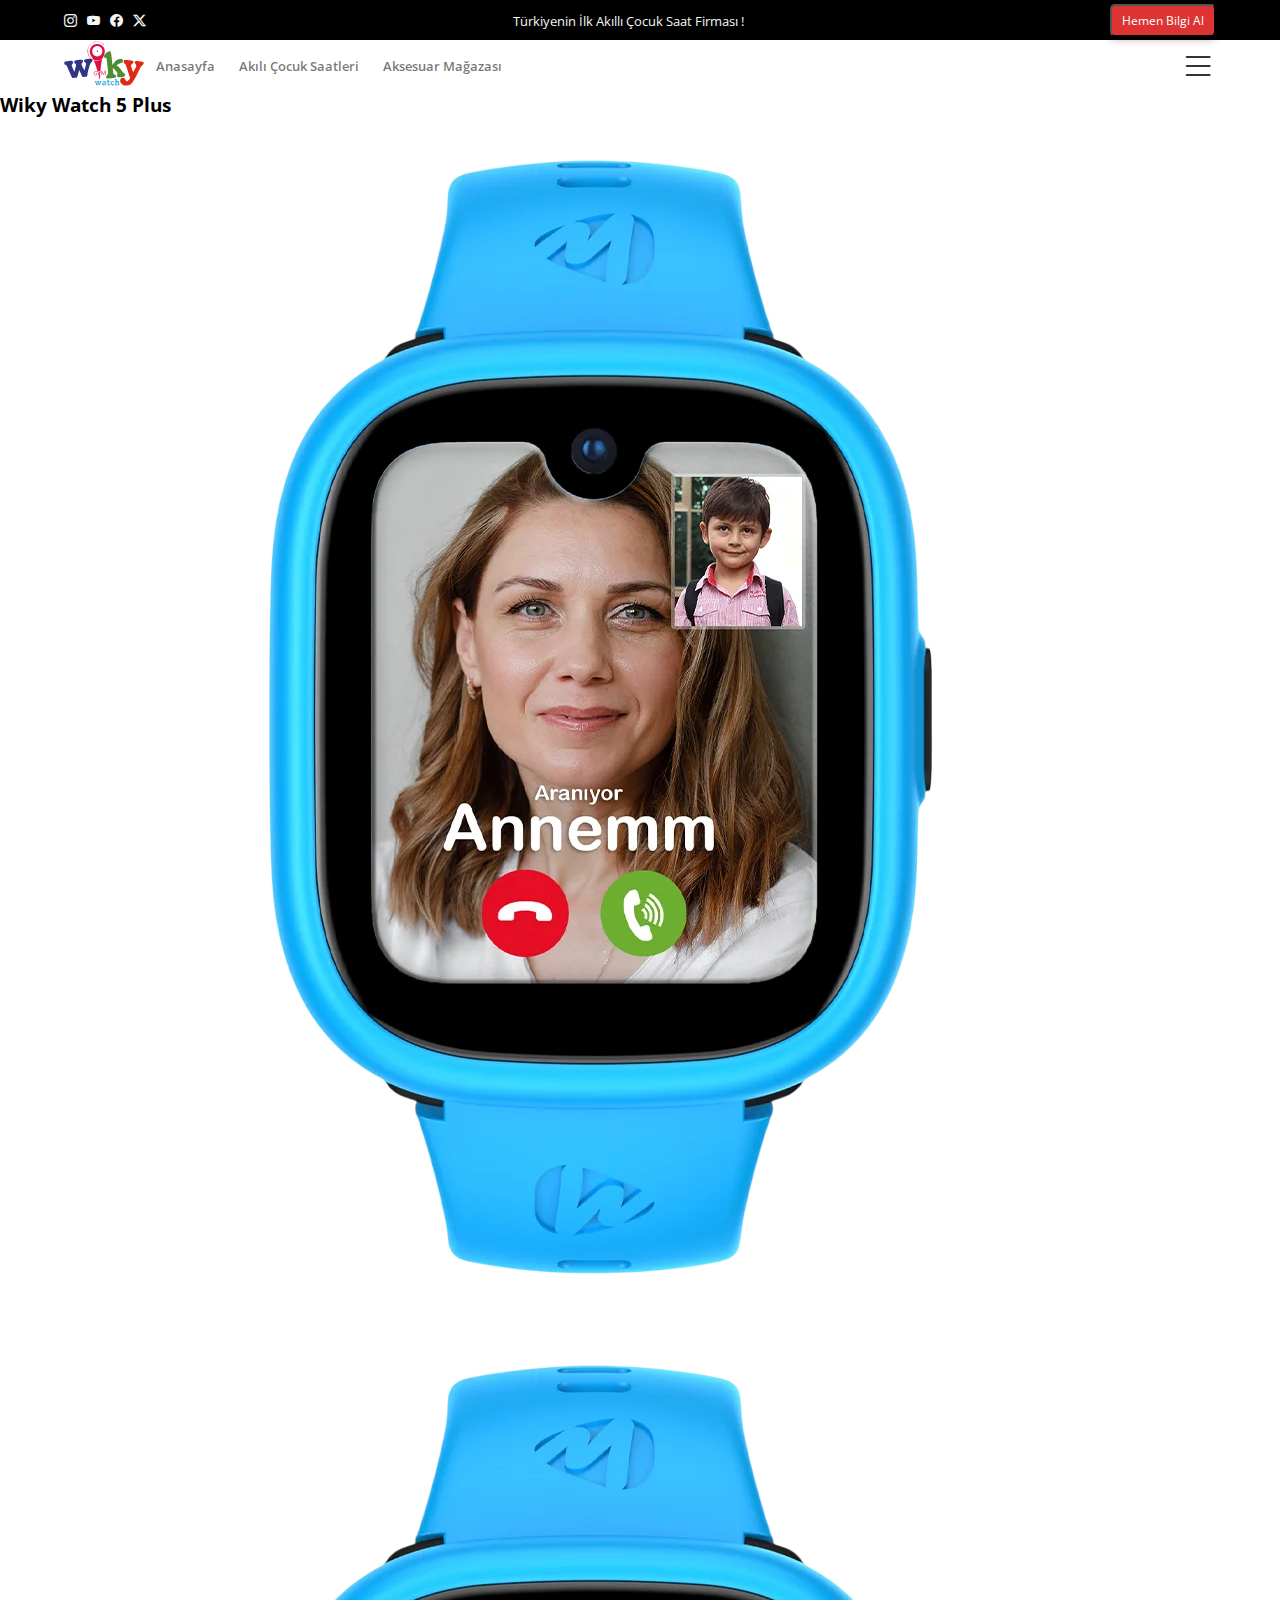
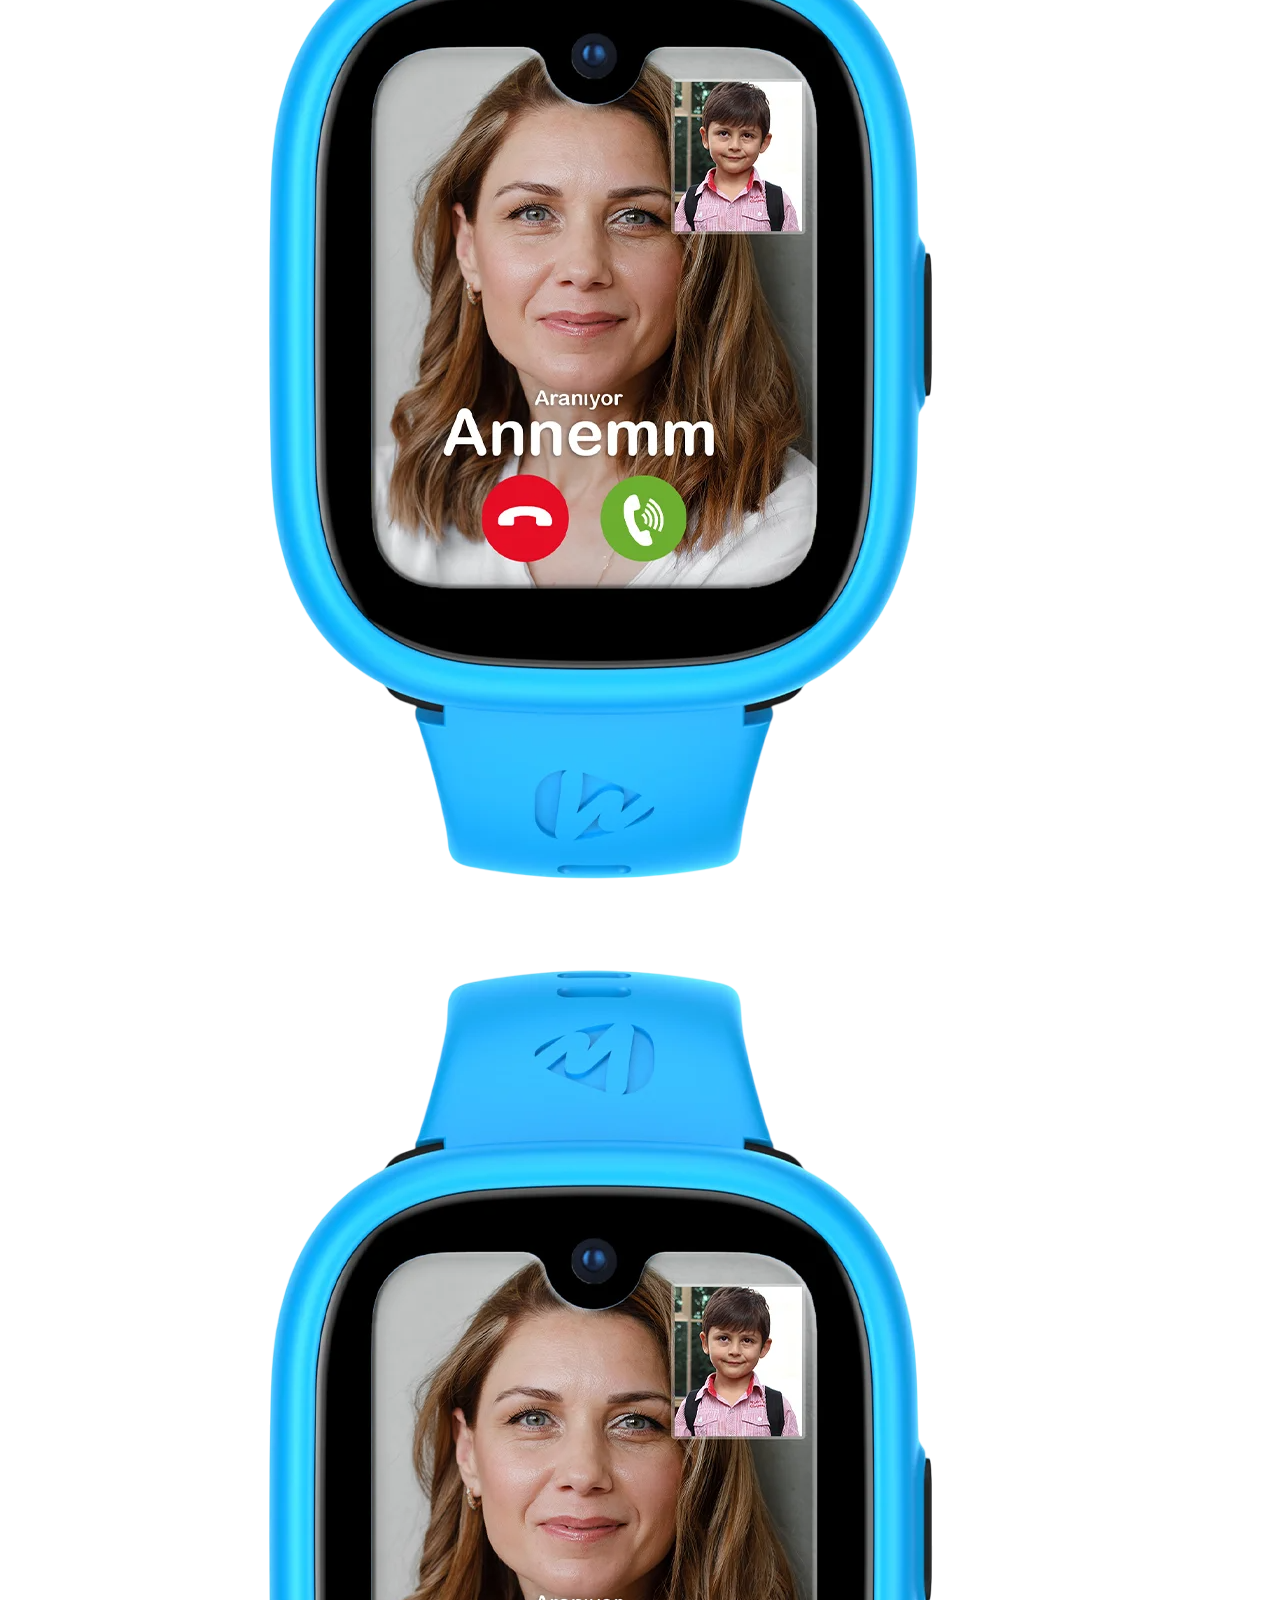
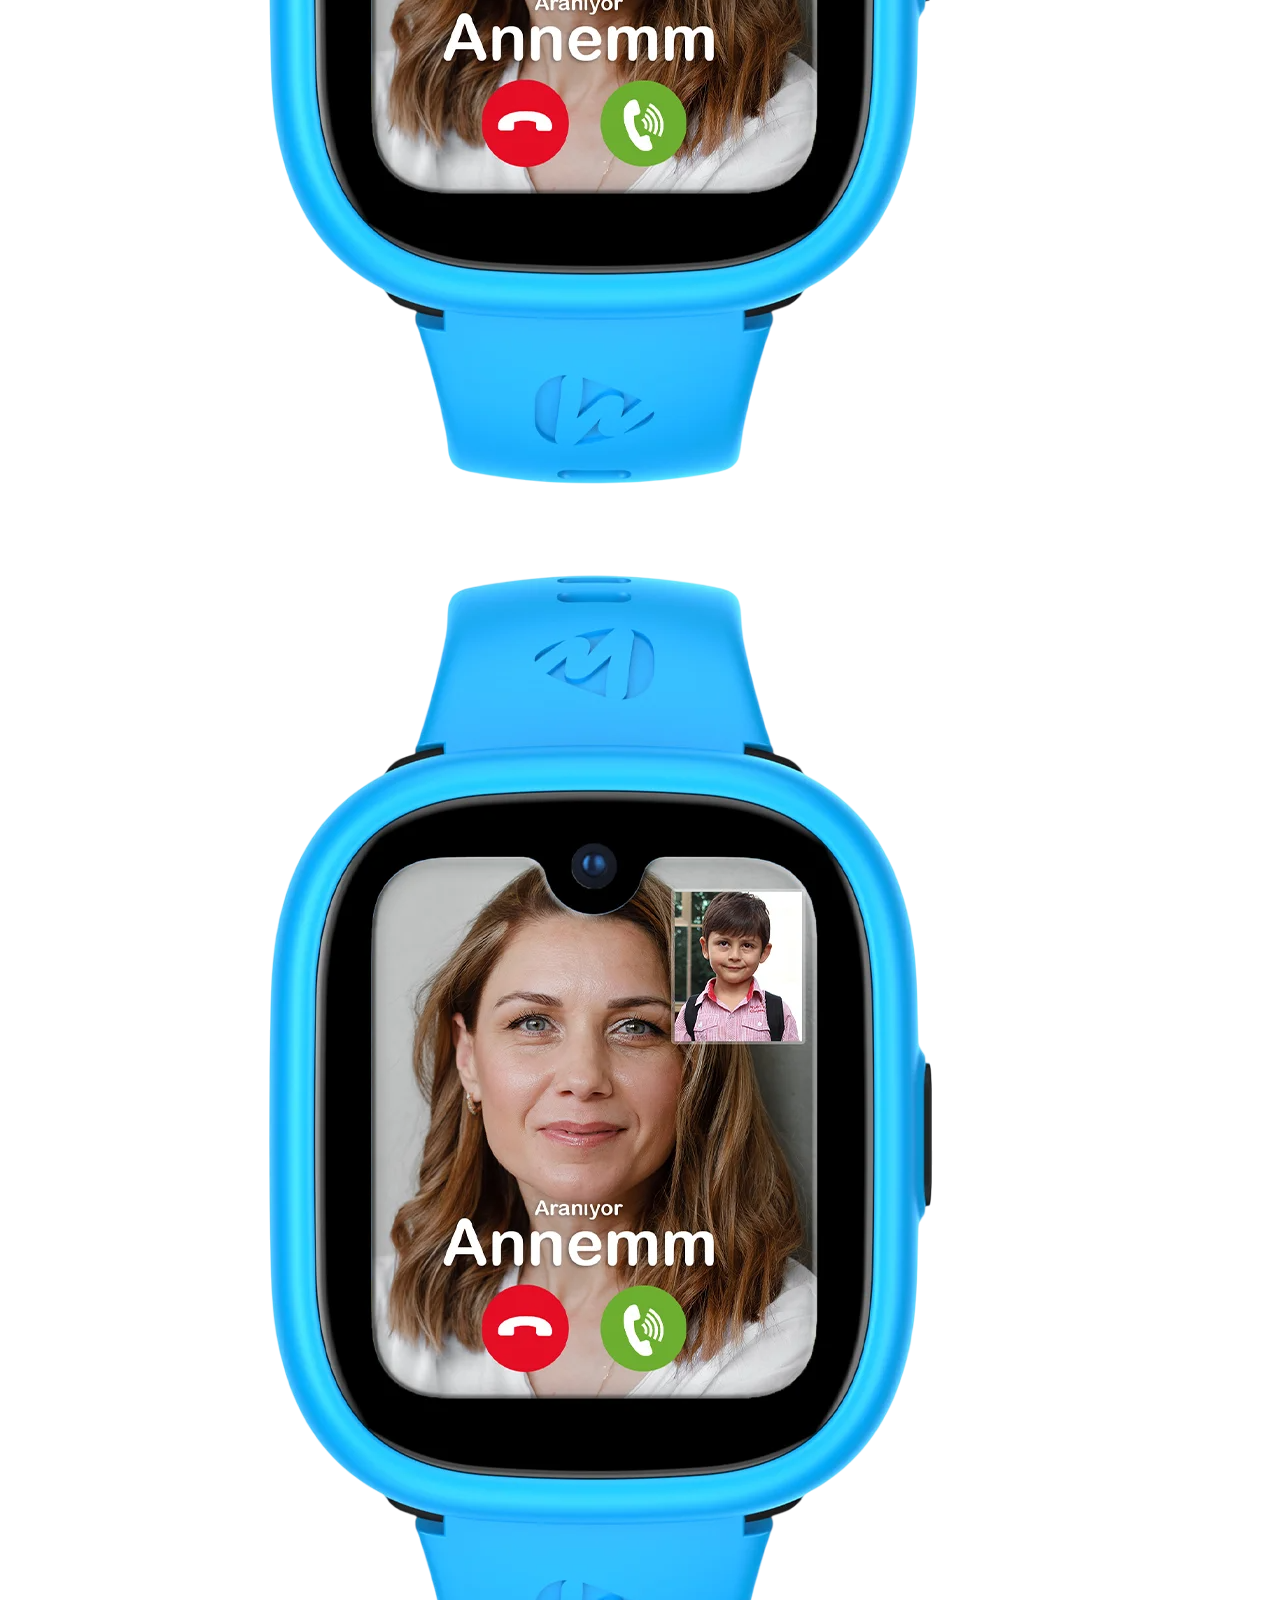
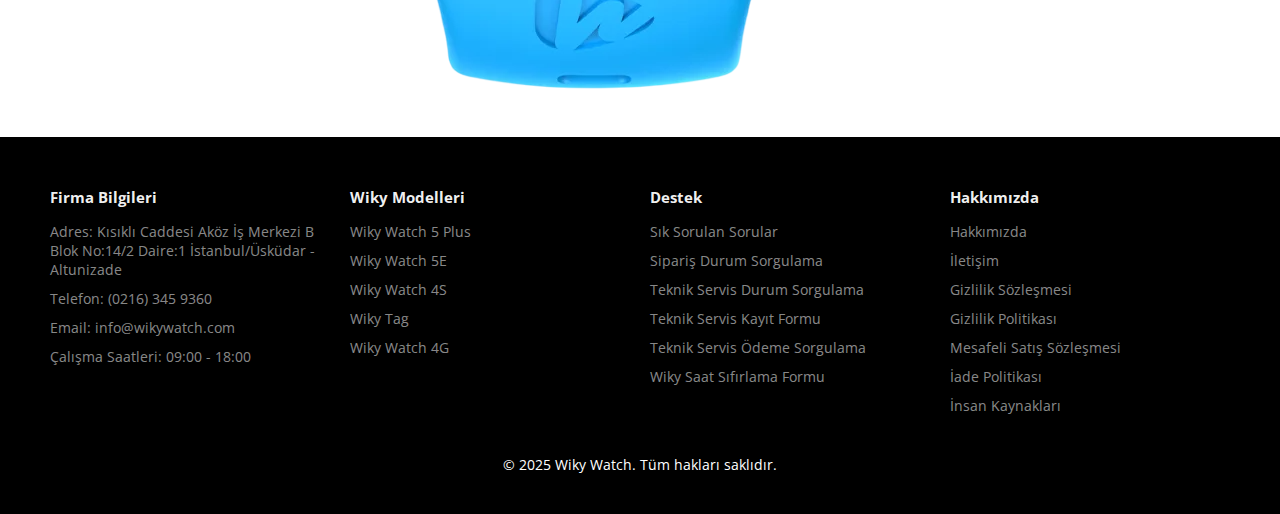
==== products.html @ 2e5c61a7 "products sayfası oluşturuldu." ====
<!DOCTYPE html>
<html lang="tr">
  <head>
    <meta charset="UTF-8" />
    <meta name="viewport" content="width=device-width, initial-scale=1.0" />
    <meta name="author" content="Selimcan Gürsu | Full Stack Web Developer" />
    <link
      rel="stylesheet"
      href="https://cdn.jsdelivr.net/npm/bootstrap-icons@1.11.3/font/bootstrap-icons.min.css"
    />
    <link rel="stylesheet" href="./assets/style.css" />
    <link rel="preconnect" href="https://fonts.googleapis.com" />
    <link rel="preconnect" href="https://fonts.gstatic.com" crossorigin />
    <link
      href="https://fonts.googleapis.com/css2?family=Open+Sans:ital,wght@0,300..800;1,300..800&display=swap"
      rel="stylesheet"
    />
    <script
      src="https://code.jquery.com/jquery-3.7.1.js"
      integrity="sha256-eKhayi8LEQwp4NKxN+CfCh+3qOVUtJn3QNZ0TciWLP4="
      crossorigin="anonymous"
    ></script>
    <script src="https://cdn.jsdelivr.net/npm/@splidejs/splide@4.1.4/dist/js/splide.min.js"></script>
    <link
      href="https://cdn.jsdelivr.net/npm/@splidejs/splide@4.1.4/dist/css/splide.min.css"
      rel="stylesheet"
    />
    <title>Wiky Watch | Türkiyenin İlk Akıllı Çocuk Telefonu</title>
  </head>
  <body>
    <div class="mobile__sidebar">
      <div class="mobile__sidebar__top">
        <img src="./assets/images/wiky-logo3.svg" alt="" />
        <a class="closeMobileSidebar"><i class="bi bi-x-circle"></i></a>
      </div>
      <div class="mobile__sidebar__center">
        <ul>
          <li><a href="">Anasayfa</a></li>
          <li><a href="">Akıllı Çocuk Saatleri</a></li>
          <li><a href="">Aksesuar Mağazası</a></li>
        </ul>
      </div>
      <div class="mobile__sidebar__bottom">
        <ul>
          <li>
            <div class="mobile__sidebar__dropdown">
              <a href="#">Teknik Servis</a>
              <div class="mobile__sidebar__dropdown__menu">
                <ul>
                  <li><a href="#">Teknik Servis Kayıt Formu</a></li>
                  <li><a href="#">Teknik Servis Durum Sorgulama</a></li>
                  <li><a href="#">Wiky Watch Sıfırlama Formu</a></li>
                  <li><a href="#">Servis Ödeme Sorgula</a></li>
                </ul>
              </div>
            </div>
            <a href="#" class="technicalDropdownOpen"
              ><i class="bi bi-plus-lg"></i
            ></a>
          </li>
          <li><a href="">Bilgi Bankası</a></li>
          <li><a href="">Hakkımızda</a></li>
        </ul>
      </div>
    </div>
    <header id="header" class="header">
      <div class="header__top">
        <div class="header__top__left">
          <a href=""><i class="bi bi-instagram"></i></a>
          <a href=""><i class="bi bi-youtube"></i></a>
          <a href=""><i class="bi bi-facebook"></i></a>
          <a href=""><i class="bi bi-twitter-x"></i></a>
        </div>
        <div class="header__top__center">
          <span>Türkiyenin İlk Akıllı Çocuk Saat Firması !</span>
        </div>
        <div class="header__top__right">
          <button>Hemen Bilgi Al</button>
        </div>
      </div>
      <div class="header__menu">
        <div class="header__menu__left">
          <div class="header__menu__left__logo">
            <img src="./assets/images/wiky-logo3.svg" alt="logo" />
          </div>
          <div class="header__menu__left__menu">
            <ul>
              <li><a href="">Anasayfa</a></li>
              <li><a href="">Akılı Çocuk Saatleri</a></li>
              <li><a href="">Aksesuar Mağazası</a></li>
            </ul>
          </div>
        </div>
        <div class="header__menu__right">
          <ul>
            <li>
              <a href="">Teknik Destek</a>
              <div class="header__menu__dropdown">
                <ul>
                  <li>
                    <a href="">Teknik Servis Kayıt Formu</a>
                  </li>
                  <li>
                    <a href="">Teknik Servis Durum Sorgulama</a>
                  </li>
                  <li>
                    <a href="">Wiky Watch Sıfırlama Formu </a>
                  </li>
                  <li>
                    <a href="">Servis Ödeme Sorgula</a>
                  </li>
                </ul>
              </div>
            </li>
            <li><a href="">Bilgi Bankası</a></li>
            <li><a href="">Hakkımızda</a></li>
          </ul>
        </div>
        <a
          class="openMobileSidebar"
          style="font-size: 36px !important; color: #333"
          href=""
          ><i class="bi bi-list"></i
        ></a>
      </div>
    </header>
  
 <section id="product__list">
    <div class="product__list__area">
        <div class="product__list__title">
            <h3>Wiky Watch 5 Plus</h3>
        </div>
        <div class="product__list__main">
            <div class="product__card">
                <img src="./assets/images/wiky-watch-5plus-mavi.png" alt="Wiky Watch 5 Plus" class="product__image">
            </div>
            <div class="product__card">
                <img src="./assets/images/wiky-watch-5plus-mavi.png" alt="Wiky Watch 5 Plus" class="product__image">
     
            </div>
            <div class="product__card">
                <img src="./assets/images/wiky-watch-5plus-mavi.png" alt="Wiky Watch 5 Plus" class="product__image">
         
            </div>
            <div class="product__card">
                <img src="./assets/images/wiky-watch-5plus-mavi.png" alt="Wiky Watch 5 Plus" class="product__image">
             
            </div>
        </div>
    </div>
    

</section>

    <footer>
      <div class="footer-container">
        <div class="footer-section">
          <h4>Firma Bilgileri</h4>
          <ul>
            <li>
              Adres: Kısıklı Caddesi Aköz İş Merkezi B Blok No:14/2 Daire:1
              İstanbul/Üsküdar - Altunizade
            </li>
            <li>Telefon: (0216) 345 9360</li>
            <li>Email: info@wikywatch.com</li>
            <li>Çalışma Saatleri: 09:00 - 18:00</li>
          </ul>
        </div>
        <div class="footer-section">
          <h4>Wiky Modelleri</h4>
          <ul>
            <li><a href="#">Wiky Watch 5 Plus</a></li>
            <li><a href="#">Wiky Watch 5E</a></li>
            <li><a href="#">Wiky Watch 4S</a></li>
            <li><a href="#">Wiky Tag</a></li>
            <li><a href="#">Wiky Watch 4G</a></li>
          </ul>
        </div>

        <div class="footer-section">
          <h4>Destek</h4>
          <ul>
            <li><a href="#">Sık Sorulan Sorular</a></li>
            <li><a href="#">Sipariş Durum Sorgulama</a></li>
            <li><a href="#">Teknik Servis Durum Sorgulama</a></li>
            <li><a href="#">Teknik Servis Kayıt Formu</a></li>
            <li><a href="#">Teknik Servis Ödeme Sorgulama</a></li>
            <li><a href="#">Wiky Saat Sıfırlama Formu</a></li>
          </ul>
        </div>

        <div class="footer-section">
          <h4>Hakkımızda</h4>
          <ul>
            <li><a href="#">Hakkımızda </a></li>
            <li><a href="">İletişim</a></li>
            <li><a href="#">Gizlilik Sözleşmesi</a></li>
            <li><a href="#">Gizlilik Politikası</a></li>
            <li><a href="#">Mesafeli Satış Sözleşmesi</a></li>
            <li><a href="#">İade Politikası</a></li>
            <li><a href="#">İnsan Kaynakları</a></li>
          </ul>
        </div>
      </div>
      <div class="footer-bottom">
        <p>&copy; 2025 Wiky Watch. Tüm hakları saklıdır.</p>
      </div>
    </footer>
  </body>
  <script>
    $(document).ready(function () {
      // Sidebar'ı açma
      $(".openMobileSidebar").on("click", function (e) {
        e.preventDefault();
        $(".mobile__sidebar").css("left", "0");
      });
      // Sidebar'ı kapama
      $(".closeMobileSidebar").on("click", function () {
        $(".mobile__sidebar").css("left", "-100%");
      });
      // Teknik dropdown menüsünü açma ve kapama işlevi
      $(".technicalDropdownOpen").on("click", function (e) {
        e.preventDefault();
        var $dropdownMenu = $(this)
          .prev(".mobile__sidebar__dropdown")
          .find(".mobile__sidebar__dropdown__menu");
        if ($dropdownMenu.hasClass("open")) {
          $dropdownMenu.removeClass("open");
        } else {
          $dropdownMenu.addClass("open");
        }
      });
    });
  </script>
</html>
---- assets/style.css ----
/** Header Top CSS:: Başlangıç **/
* {
  padding: 0;
  margin: 0;
  font-family: "Open Sans", sans-serif;
  font-optical-sizing: auto;
  font-weight: <weight>;
  font-style: normal;
  font-variation-settings: "wdth" 100;
  box-sizing: border-box;
}

#header {
  width: 100%;
  display: flex;
  flex-direction: column;
  box-sizing: border-box;
  position: relative;
}

#header .header__top {
  width: 100%;
  display: flex;
  flex-direction: row;
  justify-content: space-between;
  align-items: center;
  background: #000;
  height: 40px;
  color: whitesmoke;
  padding: 0 64px;
  box-sizing: border-box;
}

#header .header__top .header__top__left {
  display: flex;
  flex-direction: row;
  align-items: center;
  gap: 10px;
}

#header .header__top .header__top__left a {
  color: whitesmoke;
  text-decoration: none;
  font-size: 13px;
}

#header .header__top .header__top__center span {
  font-size: 13px;
}

#header .header__top .header__top__right button {
  background-color: #dd3333;
  color: #ffffff;
  padding: 6px 10px;
  font-size: 12px;
  cursor: pointer;
  border-radius: 5px;
  box-shadow: rgba(0, 0, 0, 0.24) 0px 3px 8px;
}

#header .header__menu {
  width: 100%;
  display: flex;
  flex-direction: row;
  justify-content: space-between;
  align-items: center;
  padding: 0 64px;
  box-sizing: border-box;
}

#header .header__menu .header__menu__left {
  width: 100%;
  display: flex;
  flex-direction: row;
  align-items: center;
}

#header .header__menu .header__menu__left .header__menu__left__logo img {
  width: 80px;
}

#header .header__menu .header__menu__left__menu ul {
  display: flex;
  flex-direction: row;
  list-style: none;
}

#header .header__menu .header__menu__left__menu ul li a {
  color: #0000008c;
  font-size: 13px;
  text-decoration: none;
  padding: 0px 12px;
  line-height: 52px;
  font-weight: 600;
}

#header .header__menu .header__menu__left__menu ul li a:hover {
  color: #000000c5;
}

#header .header__menu .header__menu__right {
  width: 100%;
  display: flex;
  flex-direction: row;
  justify-content: end;
}

#header .header__menu .header__menu__right ul {
  text-decoration: none;
  list-style: none;
  display: flex;
  flex-direction: row;
}

#header .header__menu .header__menu__right ul li {
  position: relative;
}

#header .header__menu .header__menu__right ul li .header__menu__dropdown {
  position: absolute;
  left: 0px;
  top: 40px;
  max-height: 0;
  opacity: 0;
  overflow: hidden;
  display: block;
  transition: max-height 1s ease, opacity 1s ease;
}

#header .header__menu .header__menu__right ul li:hover .header__menu__dropdown {
  max-height: 500px;
  opacity: 1;
}

#header .header__menu .header__menu__right ul li .header__menu__dropdown ul {
  display: flex;
  flex-direction: column;
  width: 250px;
  background-color: whitesmoke;
  padding: 10px;
  box-shadow: rgba(0, 0, 0, 0.24) 0px 3px 8px;
}

#header .header__menu .header__menu__right ul li .header__menu__dropdown ul li a {
  color: #0000008c;
  font-size: 13px;
  text-decoration: none;
  padding: 0px 12px !important;
  line-height: 40px !important;
  font-weight: 600;
}

#header .header__menu .header__menu__right ul li .header__menu__dropdown ul li a:hover {
  color: #000000c5;
}

#header .header__menu .header__menu__right ul li a {
  color: #0000008c;
  font-size: 13px;
  text-decoration: none;
  padding: 0px 12px;
  line-height: 52px;
  font-weight: 600;
}

#header .header__menu .header__menu__right ul li a:hover {
  color: #000000c5;
}

.openMobileSidebar {
  display: none;
}

/** Header Top CSS:: Son **/
/** Mobil Sidebar CSS :: Başlangıç **/
.mobile__sidebar {
  width: 100%;
  position: absolute;
  top: 0;
  left: -100%;
  background-color: whitesmoke;
  display: flex;
  flex-direction: column;
  padding: 20px;
  z-index: 1000;
  height: 100vh;
  box-sizing: border-box;
  transition: left 0.3s ease;
}

.mobile__sidebar .mobile__sidebar__top {
  width: 100%;
  display: flex;
  flex-direction: row;
  justify-content: space-between;
  align-items: center;
}

.mobile__sidebar .mobile__sidebar__top img {
  width: 80px;
}

.mobile__sidebar .mobile__sidebar__top .closeMobileSidebar {
  font-size: 22px;
  cursor: pointer;
}

.mobile__sidebar .mobile__sidebar__center {
  width: 100%;
  margin-top: 20px;
}

.mobile__sidebar .mobile__sidebar__center ul {
  display: flex;
  flex-direction: column;
  justify-content: space-between;
  align-items: start;
  list-style: none;
  gap: 20px;
}

.mobile__sidebar .mobile__sidebar__center ul li a {
  color: #000000f2;
  text-decoration: none;
  line-height: 24px;
  font-size: 14px;
  font-weight: 600;
}

.mobile__sidebar__bottom {
  margin-top: 20px;
}

.mobile__sidebar__bottom ul {
  display: flex;
  flex-direction: column;
  justify-content: space-between;
  align-items: safe;
  list-style: none;
  gap: 20px;
}

.mobile__sidebar__bottom ul li {
  display: flex;
  flex-direction: row;
  justify-content: space-between;
  position: relative;
}

.mobile__sidebar__dropdown__menu {
  opacity: 0;
  height: 0;
  overflow: hidden;
  transition: opacity 0.3s ease, height 0.3s ease;
}

.mobile__sidebar__dropdown__menu.open {
  opacity: 1;
  height: auto;
}

.technicalDropdownOpen {
  font-size: 18px !important;
}

.mobile__sidebar__dropdown__menu ul {
  display: flex;
  flex-direction: column;
  gap: 10px;
  margin-top: 12px;
}

.mobile__sidebar__dropdown__menu ul li a {
  font-weight: 100 !important;
}

.mobile__sidebar__bottom ul li a {
  color: #000000f2;
  text-decoration: none;
  line-height: 24px;
  font-size: 14px;
  font-weight: 600;
}

/** Mobil Sidebar CSS :: Son **/
/** Product Banner CSS :: Başlangıç **/
#product__banner {
  width: 100%;
  background-color: #f5f5f5;
  min-height: 500px;
  height: 100%;
  margin-top: 6px;
  display: flex;
  align-items: center;
  justify-content: center;
}

#product__banner .product__banner__main {
  display: flex;
  flex-direction: row;
  justify-content: space-between;
  width: 100%;
  max-width: 1100px;
  margin: auto;
  padding: 30px;
  box-sizing: border-box;
}

#product__banner .product__banner__main .product__banner__text {
  width: 35%;
  display: flex;
  flex-direction: column;
  justify-content: space-between;
  height: 100%;
  align-items: start;
}

#product__banner .product__banner__main .product__banner__text .product__banner__button {
  background-color: #000;
  color: whitesmoke;
  padding: 12px;
  cursor: pointer;
  margin-top: 20px;
  border: none;
  box-shadow: rgba(0, 0, 0, 0.24) 0px 3px 8px;
  border-radius: 36px;
}

#product__banner .product__banner__main .product__banner__text .product__banner__subtitle {
  font-size: 10px;
  font-weight: 600;
  border: 1px solid #007bff;
  padding: 5px;
  border-radius: 40px;
  background-color: #007bff;
  color: whitesmoke;
  text-transform: uppercase;
  margin-bottom: 10px;
  box-shadow: rgba(0, 0, 0, 0.24) 0px 3px 8px;
}

#product__banner .product__banner__main .product__banner__text .product__banner__title {
  font-size: 36px;
  font-weight: 700;
  color: #333;
  margin-bottom: 10px;
  margin-top: 10px;
}
#product__banner .product__banner__main .product__banner__text .product__banner__description {
  font-size: 14px;
  font-weight: 400;
  color: #666;
  line-height: 1.6;
}
#product__banner .product__banner__main .product__banner_image img {
  width: 100%;
  max-width: 400px;
  object-fit: cover;
  border-radius: 10px;
}

/** Product Banner CSS :: Son **/
/** Order Product CSS :: Start **/
#order__products__main {
  width: 100%;
  display: flex;
  justify-content: center;
  padding: 0 15px;
}

#order__products__main .order__products {
  width: 100%;
  max-width: 1200px;
  display: flex;
  flex-direction: column;
  padding: 20px;
}

#order__products__main .order__products .order__product__top {
  display: flex;
  justify-content: space-between;
  align-items: center;
  margin-bottom: 30px;
  font-size: 24px;
  font-weight: 600;
  color: #333;
}

#order__products__main .order__products .order__product__top a {
  text-decoration: none;
  color: #007bff;
  font-size: 13px;
  font-weight: 500;
  transition: color 0.3s;
}

#order__products__main .order__products .order__product__top a:hover {
  color: #0056b3;
}

#order__products__main .order__products .order__product__main {
  display: flex;
  flex-direction: column;
}

.order__product__main__top {
  background: #f5f5f5;
  background-position: center;
  background-size: cover;
  height: 500px;
  color: black;
  padding: 40px;
  display: flex;
  font-size: 36px;
  font-weight: bold;
  border-radius: 10px;
  justify-content: center;
  align-items: center;
  position: relative;
  text-align: center;
}

#order__products__main .order__products .order__product__main .order__product__main__top span {
  background-color: rgba(0, 0, 0, 0.6);
  padding: 15px 25px;
  border-radius: 5px;
  font-size: 30px;
}

#order__products__main .order__products .order__product__main .order__product__main__bottom {
  display: flex;
  flex-wrap: wrap;
  gap: 30px;
  margin-top: 40px;
  justify-content: space-between;
}

#order__products__main .order__products .order__product__main .order__product__main__bottom .order__product {
  width: 48%;
  background-color: #f7f7f7;
  border-radius: 15px;
  display: flex;
  flex-direction: row;
  align-items: center;
  box-shadow: 0 4px 15px rgba(0, 0, 0, 0.1);
  overflow: hidden;
  transition: transform 0.3s ease, box-shadow 0.3s ease;
}

#order__products__main .order__products .order__product__main .order__product__main__bottom .order__product:hover {
  transform: translateY(-10px);
  box-shadow: 0 6px 20px rgba(0, 0, 0, 0.2);
}

#order__products__main .order__products .order__product__main .order__product__main__bottom .order__product img {
  width: 50%;
  object-fit: cover;
  height: 100%;
}

#order__products__main .order__products .order__product__main .order__product__main__bottom .order__product__details {
  padding: 10px;
  font-size: 16px;
  height: 250px;
  color: #555;
  display: flex;
  flex-direction: column;
  justify-content: space-between;
  width: 50%;
}

#order__products__main .order__products .order__product__main .order__product__main__bottom .order__product__details span {
  font-size: 22px;
  font-weight: 600;
  margin-bottom: 15px;
  color: #333;
}

#order__products__main .order__products .order__product__main .order__product__main__bottom .order__product__details__bottom {
  border: 1px solid #efede9;
  padding: 20px 16px;
  background-color: #efede9;
}

#order__products__main .order__products .order__product__main .order__product__main__bottom .order__product__details__bottom p {
  font-size: 11px;
  color: black;
  line-height: 1.6;
}

#order__products__main .order__products .order__product__main .order__product__main__bottom .order__product__details button {
  background-color: black;
  color: whitesmoke;
  border-radius: 30px;
  padding: 8px 20px;
  margin-top: 15px;
  cursor: pointer;
  transition: background-color 0.3s ease;
}

#order__products__main .order__products .order__product__main .order__product__main__bottom .order__product__details button:hover {
  background-color: #555;
}

/** Order Product CSS :: End **/
/** Mobile App İmages CSS :: Start **/
#mobile__app__wrapper {
  width: 100%;
  margin: 0 auto;
  padding: 40px 20px;
  font-family: "Arial", sans-serif;
  background-color: #f5f5f5;
  box-sizing: border-box;
}

#mobile__app__wrapper .mobile__app__area {
  text-align: center;
  margin-bottom: 30px;
}

#mobile__app__wrapper .mobile__app__area h2 {
  font-size: 18px;
  color: #333;
  font-weight: 600;
  letter-spacing: 1px;
  text-transform: uppercase;
  margin-bottom: 15px;
}

#mobile__app__wrapper .splide {
  position: relative;
  width: 100%;
  margin-top: 20px;
}

#mobile__app__wrapper .splide .splide__track {
  overflow: hidden;
}

#mobile__app__wrapper .splide .splide__track .splide__list {
  display: flex;
  padding: 0;
  margin: 0;
  list-style: none;
}

#mobile__app__wrapper .splide .splide__track .splide__list .splide__slide img {
  width: 100%;
  min-width: 280px;
  height: auto;
  border-radius: 8px;
  box-shadow: 0 4px 8px rgba(0, 0, 0, 0.1);
  transition: transform 0.3s ease, box-shadow 0.3s ease;
}

/** Mobile App İmages CSS :: Son **/
/** WebForm CSS :: Start **/

#webform__wrapper {
  width: 100%;
  background-color: white;
  padding: 30px 0;
}

#webform__wrapper .webform__container {
  width: 100%;
  max-width: 1200px;
  display: flex;
  flex-direction: row;
  margin: auto;
  padding: 20px;
  justify-content: space-between;
  gap: 10px;
}

#webform__wrapper .webform__container .webform__images {
  width: 58%;
  display: flex;
  flex-direction: column;
  gap: 20px;
}

#webform__wrapper .webform__container .webform__images .webform__image__first img {
  width: 100%;
  border-radius: 10px;
  box-shadow: 0px 4px 20px rgba(0, 0, 0, 0.1);
}

#webform__wrapper .webform__container .webform__images .webform__image__second {
  display: flex;
  gap: 15px;
  justify-content: space-between;
}

#webform__wrapper .webform__container .webform__images .webform__image__second img {
  width: 48%;
  border-radius: 8px;
  box-shadow: 0px 4px 15px rgba(0, 0, 0, 0.1);
  transition: transform 0.3s ease;
}

#webform__wrapper .webform__container .webform__images .webform__image__second img:hover {
  transform: scale(1.05);
}

#webform__wrapper .webform__container .webform__main {
  width: 38%;
  display: flex;
  flex-direction: column;
  background-color: #f7f7f7;
  padding: 30px;
  border-radius: 10px;
  box-shadow: 0px 4px 20px rgba(0, 0, 0, 0.1);
}

#webform__wrapper .webform__container .webform__main .webform__main__top h3 {
  font-size: 24px;
  color: #333;
  margin-bottom: 10px;
}

#webform__wrapper .webform__container .webform__main .webform__main__top p {
  font-size: 16px;
  color: #777;
  margin-bottom: 20px;
}

.webform__main__bottom {
  box-sizing: border-box;
}

#webform__wrapper .webform__container .webform__main .webform__main__bottom input,
#webform__wrapper .webform__container .webform__main .webform__main__bottom select {
  width: 100%;
  padding: 10px;
  margin: 5px 0;
  border-radius: 8px;
  border: 1px solid #ddd;
  font-size: 16px;
  background-color: #fff;
  transition: all 0.3s ease;
}

#webform__wrapper .webform__container .webform__main .webform__main__bottom .webform__main__bottom input:focus,
#webform__wrapper .webform__container .webform__main .webform__main__bottom .webform__main__bottom select:focus {
  border-color: #333;
  outline: none;
}

#webform__wrapper .webform__container .webform__main .webform__main__bottom button {
  width: 100%;
  padding: 11px;
  background-color: black;
  color: white;
  font-size: 16px;
  border: none;
  border-radius: 8px;
  cursor: pointer;
  transition: background-color 0.3s ease;
}

#webform__wrapper .webform__container .webform__main .webform__main__bottom button:hover {
  background-color: #333;
}


@media (max-width: 1200px) {
  #webform__wrapper .webform__container {
    flex-direction: column;
  }

  #webform__wrapper .webform__container .webform__images {
    width: 100%;
  }

  #webform__wrapper .webform__container .webform__main {
    width: 100%;
    margin-top: 20px;
  }
}

@media (max-width: 768px) {
  #webform__wrapper .webform__container .webform__images .webform__image__second {
    flex-direction: column;
  }

  #webform__wrapper .webform__container .webform__images .webform__image__second img {
    width: 100%;
    margin-bottom: 15px;
  }
}

@media (max-width: 480px) {
  #webform__wrapper .webform__container .webform__images .webform__image__first img {
    width: 100%;
  }

  #webform__wrapper .webform__container .webform__images .webform__image__second img {
    width: 100%;
  }
}

/** WebForm CSS :: Son **/
/** Bilgi Bankası CSS :: Başlangıç **/
#blogs__wrapper {
  width: 100%;
  margin: 0 auto;
  padding: 40px 20px;
  font-family: "Arial", sans-serif;
  background-color: #f5f5f5;
  box-sizing: border-box;
}

#blogs__wrapper .blogs__area {
  text-align: center;
  margin-bottom: 30px;
}

#blogs__wrapper .blogs__area h2 {
  font-size: 18px;
  color: #333;
  font-weight: 600;
  letter-spacing: 1px;
  text-transform: uppercase;
  margin-bottom: 15px;
}

#blogs__wrapper .splide {
  position: relative;
  width: 100%;
  margin-top: 20px;
}

#blogs__wrapper .splide .splide__track {
  overflow: hidden;
}

#blogs__wrapper .splide .splide__track .splide__list {
  display: flex;
  padding: 0;
  margin: 0;
  list-style: none;
}

#blogs__wrapper .splide .splide__track .splide__list .splide__slide img {
  width: 100%;
  min-width: 280px;
  height: auto;
  border-radius: 8px;
  box-shadow: 0 4px 8px rgba(0, 0, 0, 0.1);
  transition: transform 0.3s ease, box-shadow 0.3s ease;
  position: relative;
}

#blogs__wrapper .blog__splide .splide__track .splide__list .splide__slide .splide__slide__main {
  width: 100% !important;
  height: 100%;
  color: black;
  display: flex;
  flex-direction: column;
  margin-top: 10px;
}

#blogs__wrapper .blog__splide .splide__track .splide__list .splide__slide a {
  text-decoration: none;
  color: #333;
}

/** Bilgi Bankası CSS :: Son **/
/** Anlaşmalı Satış Noktaları CSS :: Başlangıç **/
#sales__points {
  width: 100%;
  margin: 0 auto;
  padding: 40px 20px;
  font-family: "Arial", sans-serif;
  background-color: white;
  box-sizing: border-box;
}

#sales__points .sales__points__area {
  text-align: center;
  margin-bottom: 30px;
}

#sales__points .sales__points__area h2 {
  font-size: 18px;
  color: #333;
  font-weight: 600;
  letter-spacing: 1px;
  text-transform: uppercase;
  margin-bottom: 15px;
}

#sales__points .splide {
  position: relative;
  width: 100%;
  margin-top: 20px;
}

#sales__points .splide .splide__track {
  overflow: hidden;
}

#sales__points .splide .splide__track .splide__list {
  display: flex;
  padding: 0;
  margin: 0;
  list-style: none;
}

#sales__points .splide .splide__track .splide__list .splide__slide img {
  width: 100%;
  min-width: 200px;
  height: auto;
  border-radius: 8px;
  transition: transform 0.3s ease, box-shadow 0.3s ease;
}

/** Anlaşmalı Satış Noktaları CSS :: Son **/
/** Destek Alanı CSS :: Başlangıç **/
#helps {
  padding: 40px;
  background-color: #f5f5f5;
}

#helps .help__area {
  display: flex;
  flex-wrap: wrap;
  width: 100%;
  max-width: 1100px;
  margin: auto;
  gap: 40px;
  justify-content: space-between;
}

#helps .help__area .help__area__left {
  flex: 1;
  max-width: 300px;
}

#helps .help__area .help__area__left h3 {
  font-size: 24px;
  font-weight: 500;
  color: #333;
  text-transform: uppercase;
}

#helps .help__area .help__area__main {
  flex: 2;
  max-width: 900px;
  padding: 20px;
  border-radius: 8px;
}

#helps .help__area .help__area__main .help__area__main__contact .contact__main-wrapper .contact__main {
  display: flex;
  flex-direction: column;
  margin-bottom: 20px;
  justify-content: center;
}

#helps .help__area .help__area__main .help__area__main__contact .contact__main-wrapper .contact__main label {
  font-weight: 500;
  color: #555;
  display: block;
  font-size: 16px;
  margin-bottom: 5px;
}

#helps .help__area .help__area__main .help__area__main__contact .contact__main-wrapper .contact__main i {
  font-size: 14px;
  color: #333;
  margin-right: 10px;
}

#helps .help__area .help__area__main .help__area__main__contact .contact__main-wrapper .contact__main div {
  display: flex;
  align-items: center;
}

#helps .help__area .help__area__main .help__area__main__contact .contact__main-wrapper .contact__main p {
  font-size: 13px;
  color: #333;
}

#helps .help__area .help__area__main .help__area__main__contact .contact__main-wrapper {
  display: flex;
  gap: 30px;
}

#helps .help__area .help__area__main .help__area__main__contact .contact__main-wrapper .contact__main {
  flex: 1;
}

#helps .help__area .help__area__main .help_list ul {
  list-style-type: none;
  padding-left: 0;
  display: flex;
  flex-direction: column;
  gap: 20px;
}

#helps .help__area .help__area__main .help_list ul .help_list ul li {
  display: flex;
  align-items: center;
  justify-content: space-between;
  padding: 10px 0;
  border-bottom: 1px solid #ddd;
}

#helps .help__area .help__area__main .help_list ul li a {
  text-decoration: none;
  color: #333;
  font-size: 16px;
  font-weight: 500;
  display: flex;
  justify-content: space-between;
  align-items: center;
  width: 100%;
  transition: color 0.3s ease, transform 0.3s ease;
}

#helps .help__area .help__area__main .help_list ul li a:hover {
  color: #555;
  transform: translateX(5px);
}

#helps .help__area .help__area__main .help_list ul li a::after {
  content: '→';
  font-size: 20px;
  color: #555;
  margin-left: 10px;
  transition: transform 0.3s ease;
}

#helps .help__area .help__area__main .help_list ul li a:hover::after {
  transform: translateX(5px);
}

/** Destek Alanı CSS :: Son **/
/** Footer Alanı CSS :: Başlangıç **/

footer {
  background-color: #000;
  color: #fff;
  padding: 40px 20px;
  text-align: start;
}

.footer-container {
  display: flex;
  flex-wrap: wrap;
  justify-content: space-between;
  max-width: 1200px;
  margin: 0 auto;
}

.footer-section {
  flex: 1;
  min-width: 250px;
  margin: 10px;
}

.footer-section h4 {
  margin-bottom: 15px;
  font-size: 15px;
  color: rgba(255, 255, 255, 0.95);
  ;
}

.footer-section ul {
  list-style-type: none;
}

.footer-section ul li {
  margin-bottom: 10px;
  font-size: 14px;
  color: rgba(255, 255, 255, 0.55);
}

.footer-section ul li a {
  color: rgba(255, 255, 255, 0.55);
  text-decoration: none;
  font-size: 14px;
}

.footer-section ul li a:hover {
  text-decoration: underline;
}

.footer-bottom {
  margin-top: 20px;
  font-size: 14px;
  text-align: center;
}

/** Footer Alanı CSS :: Son **/





/** Responsive Tasarım CSS :: Başlangıç **/
@media (min-width: 1025px) and (max-width: 1280px) {

  /** Header CSS::Start **/
  .header .header__menu .header__menu__right {
    display: none !important;
  }

  .openMobileSidebar {
    display: block;
  }

  /** Header CSS::End **/
}

@media (min-width: 768px) and (max-width: 1024px) {

  /** Header CSS::Start **/
  .header .header__menu .header__menu__left .header__menu__left__menu {
    display: none;
  }

  .header .header__menu .header__menu__right {
    display: none !important;
  }

  .openMobileSidebar {
    display: block;
  }

  /** Header CSS::End **/

}

@media (min-width: 768px) and (max-width: 1024px) and (orientation: landscape) {

  /** Header CSS::Start **/
  .header .header__menu .header__menu__left .header__menu__left__menu {
    display: none;
  }

  .header .header__menu .header__menu__right {
    display: none !important;
  }

  .openMobileSidebar {
    display: block;
  }

  /** Header CSS::End **/
  #webform__wrapper .webform__container .webform__images .webform__image__second {
    flex-direction: column !important;
  }

  #webform__wrapper .webform__container .webform__images .webform__image__second img {
    width: 100%;
    margin-bottom: 15px;
  }


}

@media (min-width: 481px) and (max-width: 767px) {

  /** Header CSS::Start **/
  .header .header__top {
    justify-content: center !important;
  }

  .header .header__top .header__top__center {
    display: none;
  }

  .header .header__top .header__top__right {
    display: none;
  }

  .header .header__menu .header__menu__left .header__menu__left__menu {
    display: none;
  }

  .header .header__menu .header__menu__right {
    display: none !important;
  }

  .openMobileSidebar {
    display: block;
  }

  /** Header CSS::End **/
  /** Product Banner CSS :: Start **/
  #product__banner .product__banner__main {
    width: 100%;
    display: flex;
    flex-direction: column;
  }

  #product__banner .product__banner__main .product__banner__text {
    width: 100% !important;
    display: flex;
    flex-direction: column;
    justify-content: center;
    height: 100%;
    align-items: center;
    text-align: center;
  }

  /** Product Banner CSS :: End **/
  /** Order Product CSS :: Start **/
  #order__products__main {
    padding: 0px !important;
  }

  #order__products__main .order__products .order__product__top {
    flex-direction: column;
    text-align: center;
  }

  #order__products__main .order__products .order__product__main .order__product__main__bottom {
    flex-direction: column;
    align-items: center;
  }

  #order__products__main .order__products .order__product__main .order__product__main__bottom .order__product {
    width: 100% !important;
    flex-direction: column !important;
    margin-bottom: 30px;
    padding: 20px;
    box-sizing: border-box;
  }

  #order__products__main .order__products .order__product__main .order__product__main__bottom .order__product img {
    width: 100% !important;
    height: 100% !important;
    object-fit: contain;
  }

  #order__products__main .order__products .order__product__main .order__product__main__bottom .order__product .order__product__details {
    width: 100% !important;
    text-align: center;
  }

  #order__products__main .order__products .order__product__main .order__product__main__top {
    font-size: 30px;
    padding: 20px;
  }

  #order__products__main .order__products .order__product__main .order__product__main__bottom .order__product .order__product__details button {
    padding: 10px 25px;
  }

  #order__products__main .order__products .order__product__main__top {
    height: 350px;
    font-size: 28px;
    padding: 30px;
  }

  /** Order Product CSS :: End **/
  /** WebForm CSS :: Start **/
  #webform__wrapper .webform__container .webform__images .webform__image__first img {
    width: 100%;
  }

  #webform__wrapper .webform__container .webform__images .webform__image__second img {
    width: 100%;
  }

  /** WebForm CSS :: End **/
  /** Help Area CSS :: Başlangıç **/
  .help__area {
    flex-direction: column;
  }

  .help__area__left {
    max-width: 100%;
    margin-bottom: 20px;
  }

  .help__area__main {
    max-width: 100%;
  }

  .contact__main-wrapper {
    flex-direction: column;
  }

  /** Help Area CSS :: Son **/

  /** Footer CSS :: Başlangıç **/
  .footer-container {
    flex-direction: column;
    align-items: center;
  }

  .footer-section {
    text-align: center;
    margin-bottom: 20px;
  }

  .footer-bottom {
    font-size: 12px;
  }

  /** Footer CSS :: Son **/

}

@media (min-width: 320px) and (max-width: 480px) {

  /** Header CSS::Start **/
  .header .header__top {
    justify-content: center !important;
  }

  .header .header__top .header__top__center {
    display: none;
  }

  .header .header__top .header__top__right {
    display: none;
  }

  .header .header__menu .header__menu__left .header__menu__left__menu {
    display: none;
  }

  .header .header__menu .header__menu__right {
    display: none !important;
  }

  .openMobileSidebar {
    display: block;
  }

  /** Header CSS::End **/
  /** Product Banner CSS :: Start **/
  #product__banner .product__banner__main {
    width: 100%;
    display: flex;
    flex-direction: column;
  }

  #product__banner .product__banner__main .product__banner__text {
    width: 100% !important;
    display: flex;
    flex-direction: column;
    justify-content: center;
    height: 100%;
    align-items: center;
    text-align: center;
  }

  /** Product Banner CSS :: End **/
  /** Order Product CSS :: Start **/
  #order__products__main {
    padding: 0px !important;
  }

  #order__products__main .order__products .order__product__top {
    flex-direction: column;
    text-align: center;
  }

  #order__products__main .order__products .order__product__main .order__product__main__bottom {
    flex-direction: column;
    align-items: center;
  }

  #order__products__main .order__products .order__product__main .order__product__main__bottom .order__product {
    width: 100% !important;
    flex-direction: column !important;
    margin-bottom: 30px;
    padding: 20px;
    box-sizing: border-box;
  }

  #order__products__main .order__products .order__product__main .order__product__main__bottom .order__product img {
    width: 100% !important;
    height: 100% !important;
    object-fit: contain;
  }

  #order__products__main .order__products .order__product__main .order__product__main__bottom .order__product .order__product__details {
    width: 100% !important;
    text-align: center;
  }

  #order__products__main .order__products .order__product__main .order__product__main__top {
    font-size: 30px;
    padding: 20px;
  }

  #order__products__main .order__products .order__product__main .order__product__main__bottom .order__product .order__product__details button {
    padding: 10px 25px;
  }

  #order__products__main .order__products .order__product__main__top {
    height: 350px;
    font-size: 28px;
    padding: 30px;
  }

  /** Order Product CSS :: End **/
  /** Help Area CSS :: Başlangıç **/
  .help__area__left h3 {
    font-size: 20px;
  }

  .contact__main p {
    font-size: 14px;
  }

  .help_list ul li a {
    font-size: 14px;
  }

  /** Help Area CSS :: Son **/
  /** Footer CSS :: Başlangıç **/
  .footer-container {
    flex-direction: column;
    align-items: center;
  }

  .footer-section {
    text-align: center;
    margin-bottom: 20px;
  }

  .footer-bottom {
    font-size: 12px;
  }

  /** Footer CSS :: Son **/

}

/** Responsive Tasarım CSS :: Son **/
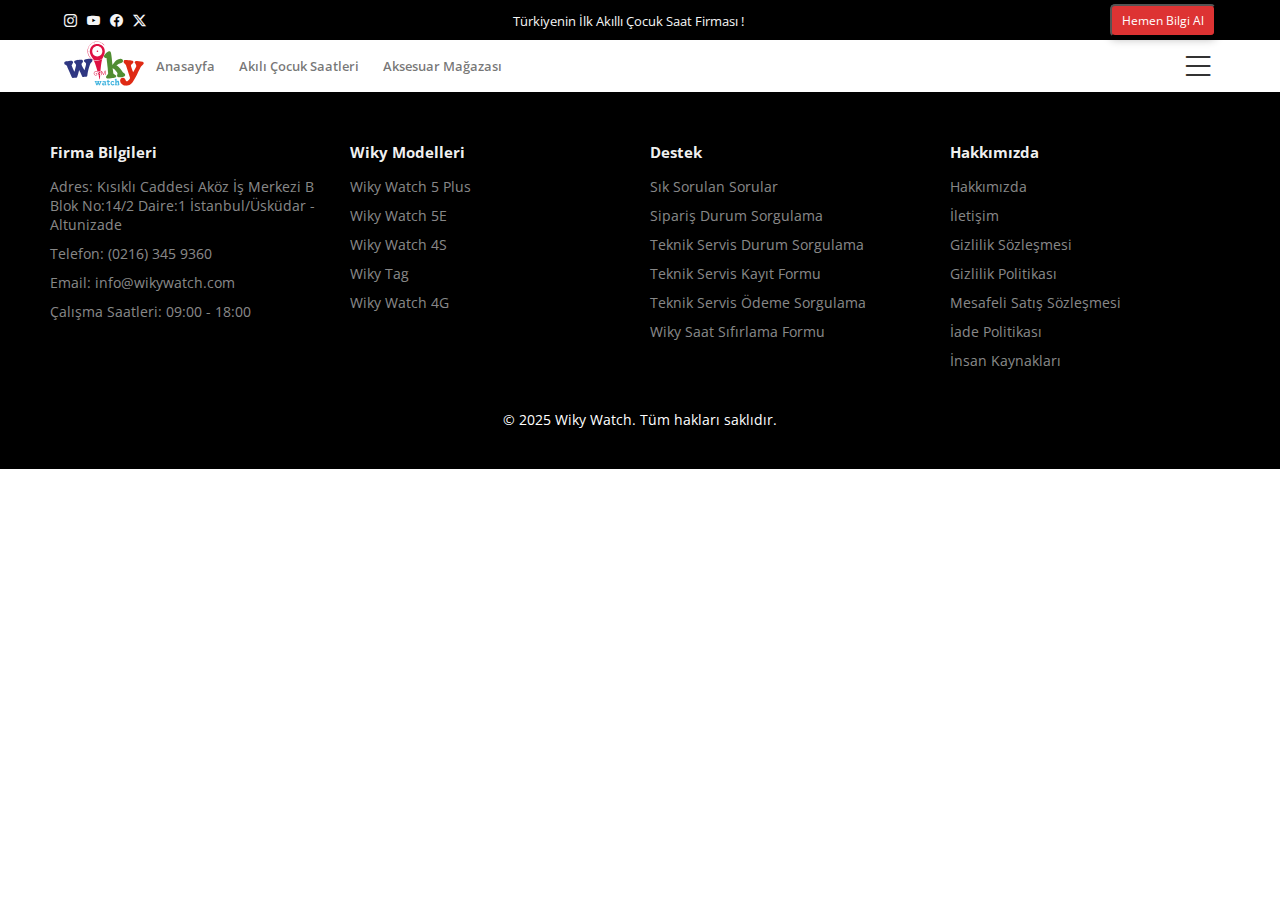
==== commit 0f502886: "products sayfası sıfırlandı." ====
--- a/products.html
+++ b/products.html
@@ -86,7 +86,9 @@
           <div class="header__menu__left__menu">
             <ul>
               <li><a href="">Anasayfa</a></li>
-              <li><a href="">Akılı Çocuk Saatleri</a></li>
+              <li>
+                <a href="">Akılı Çocuk Saatleri</a>
+              </li>
               <li><a href="">Aksesuar Mağazası</a></li>
             </ul>
           </div>
@@ -124,33 +126,14 @@
         ></a>
       </div>
     </header>
-  
- <section id="product__list">
-    <div class="product__list__area">
-        <div class="product__list__title">
-            <h3>Wiky Watch 5 Plus</h3>
-        </div>
-        <div class="product__list__main">
-            <div class="product__card">
-                <img src="./assets/images/wiky-watch-5plus-mavi.png" alt="Wiky Watch 5 Plus" class="product__image">
-            </div>
-            <div class="product__card">
-                <img src="./assets/images/wiky-watch-5plus-mavi.png" alt="Wiky Watch 5 Plus" class="product__image">
-     
-            </div>
-            <div class="product__card">
-                <img src="./assets/images/wiky-watch-5plus-mavi.png" alt="Wiky Watch 5 Plus" class="product__image">
-         
-            </div>
-            <div class="product__card">
-                <img src="./assets/images/wiky-watch-5plus-mavi.png" alt="Wiky Watch 5 Plus" class="product__image">
-             
-            </div>
-        </div>
-    </div>
+
+
+
+
     
 
-</section>
+    
+    
 
     <footer>
       <div class="footer-container">
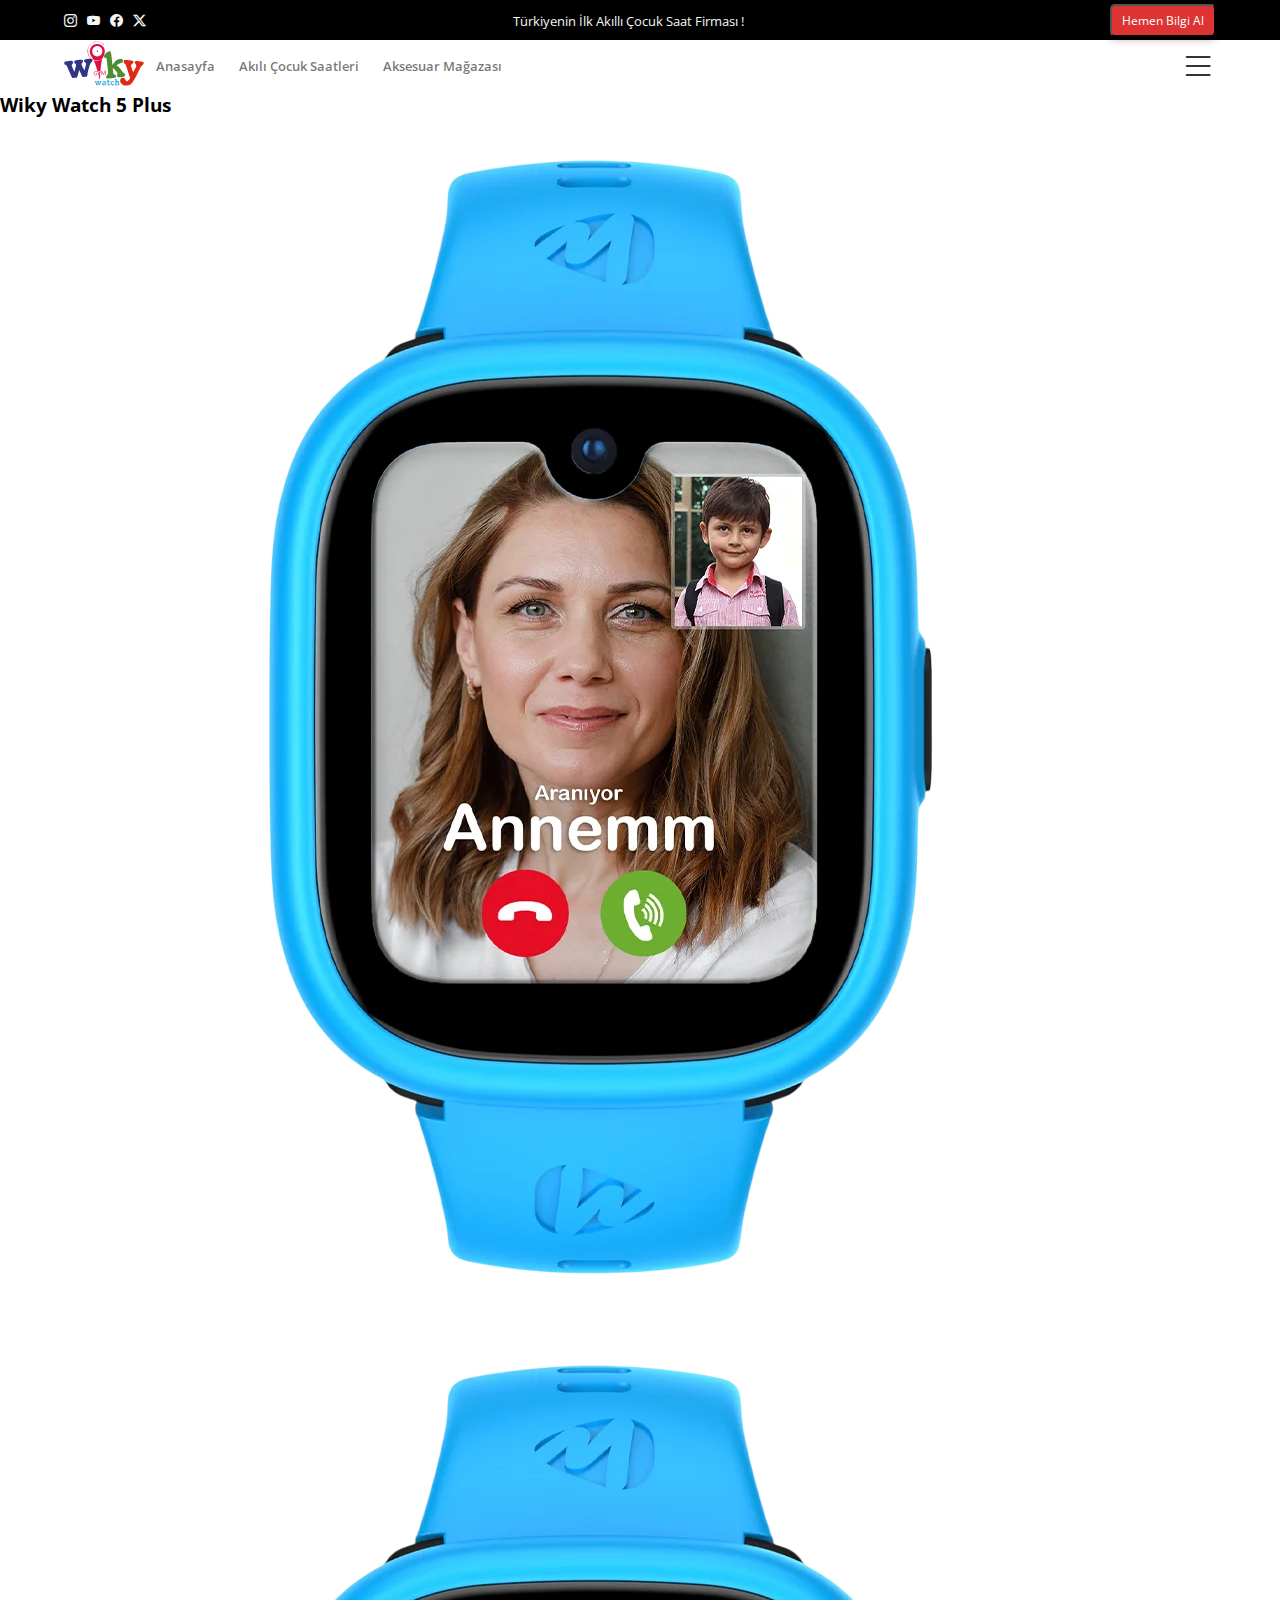
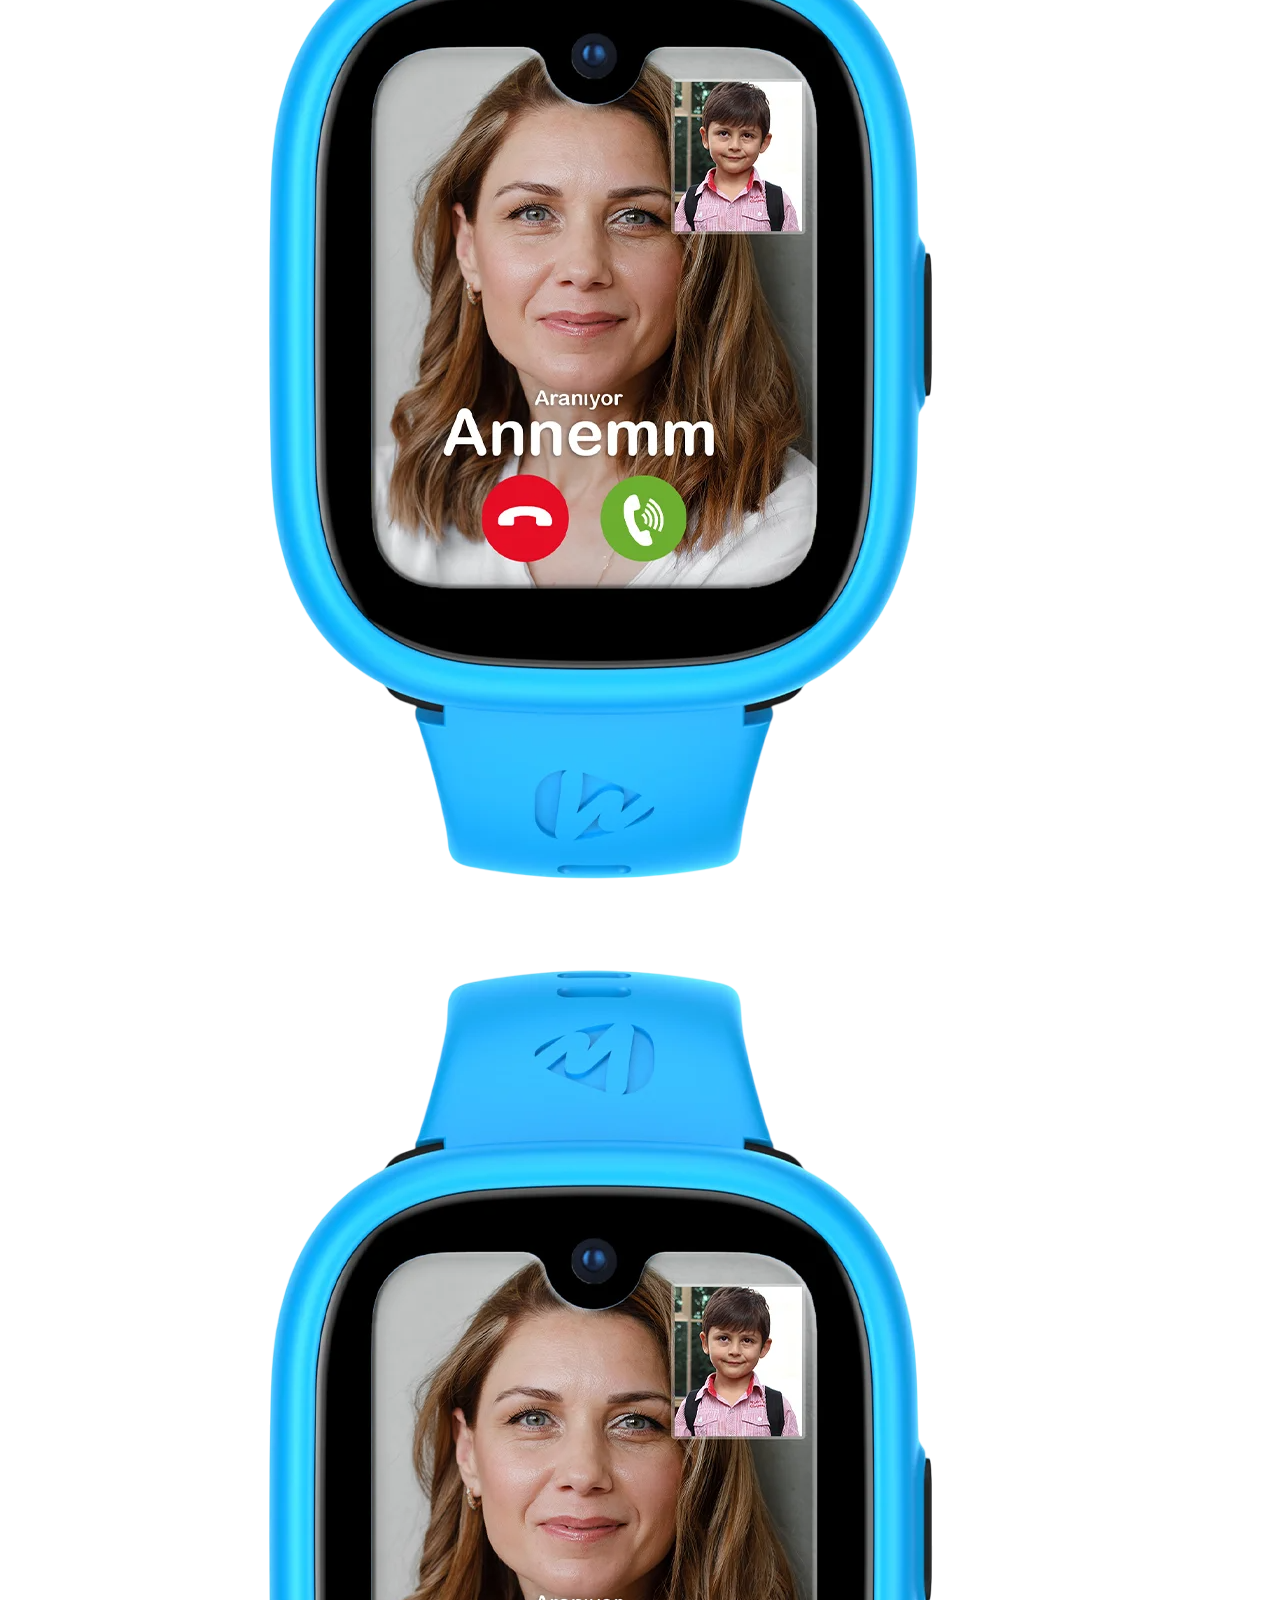
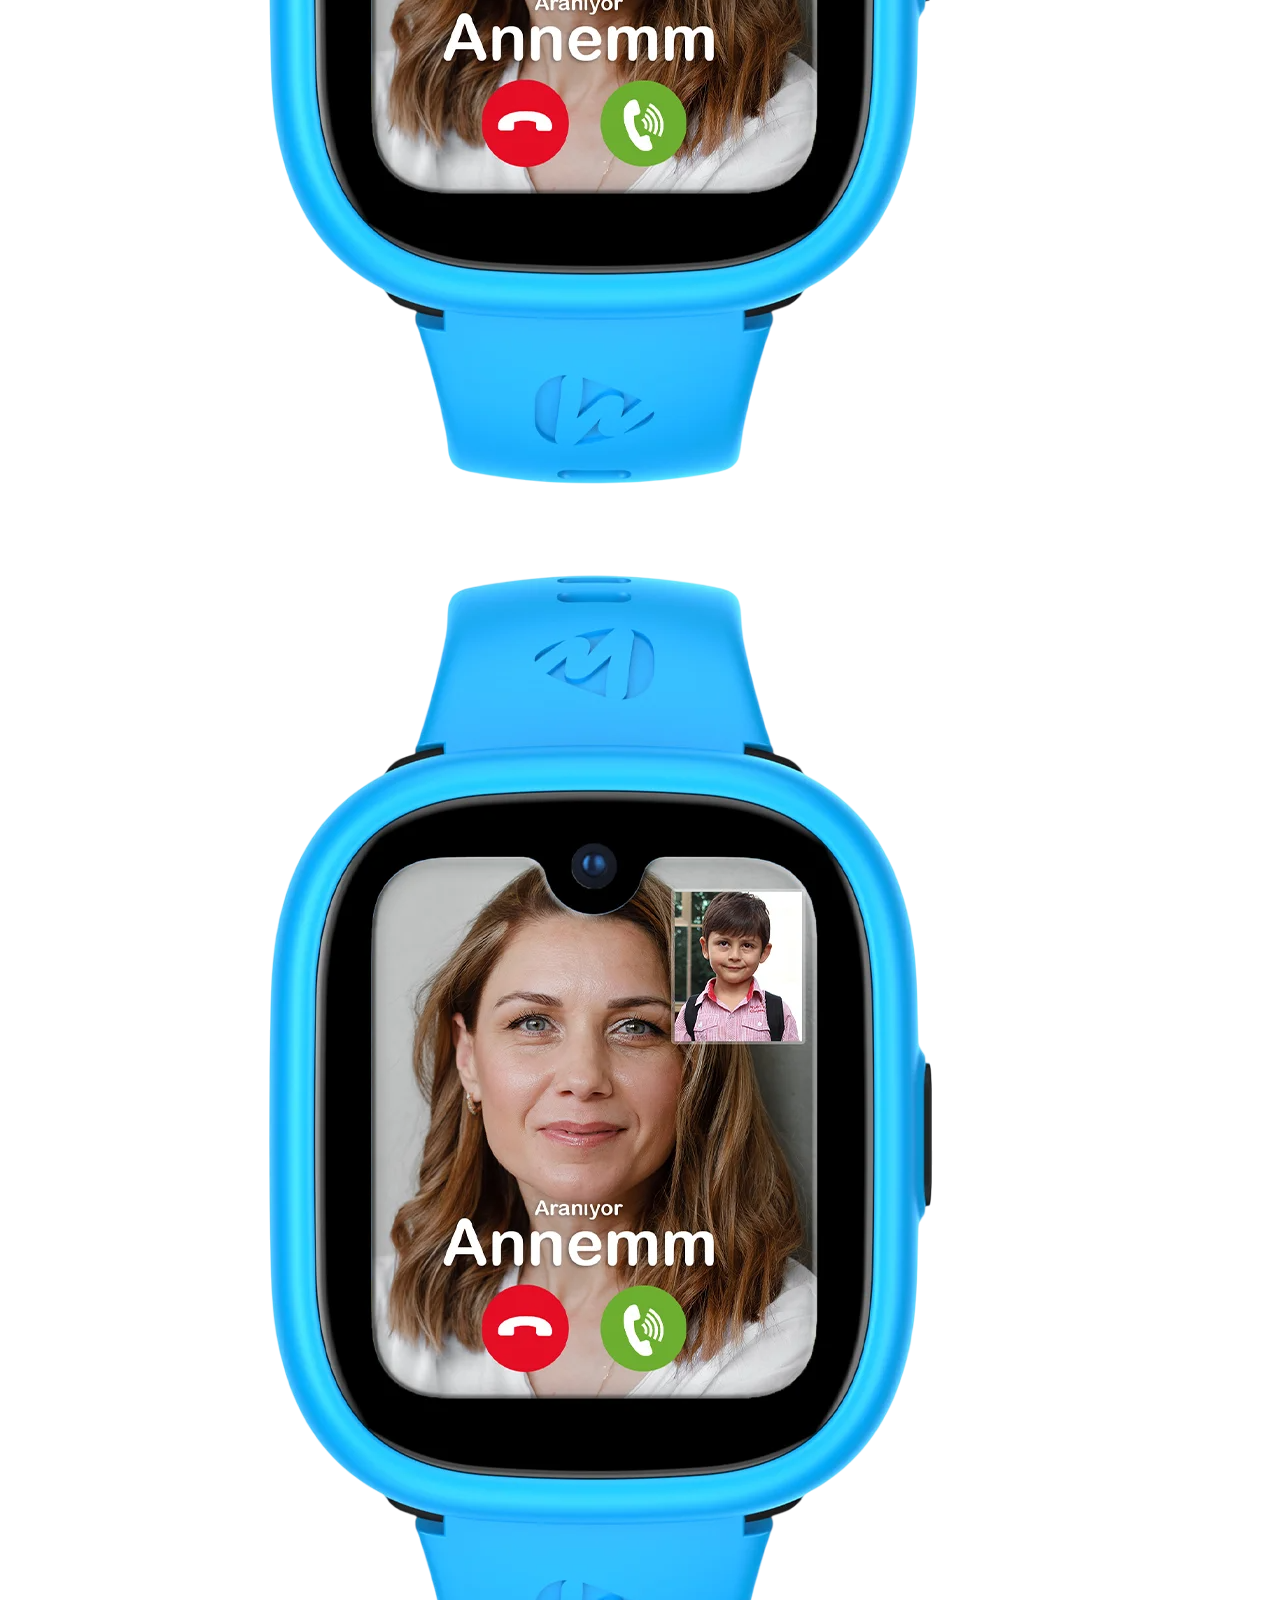
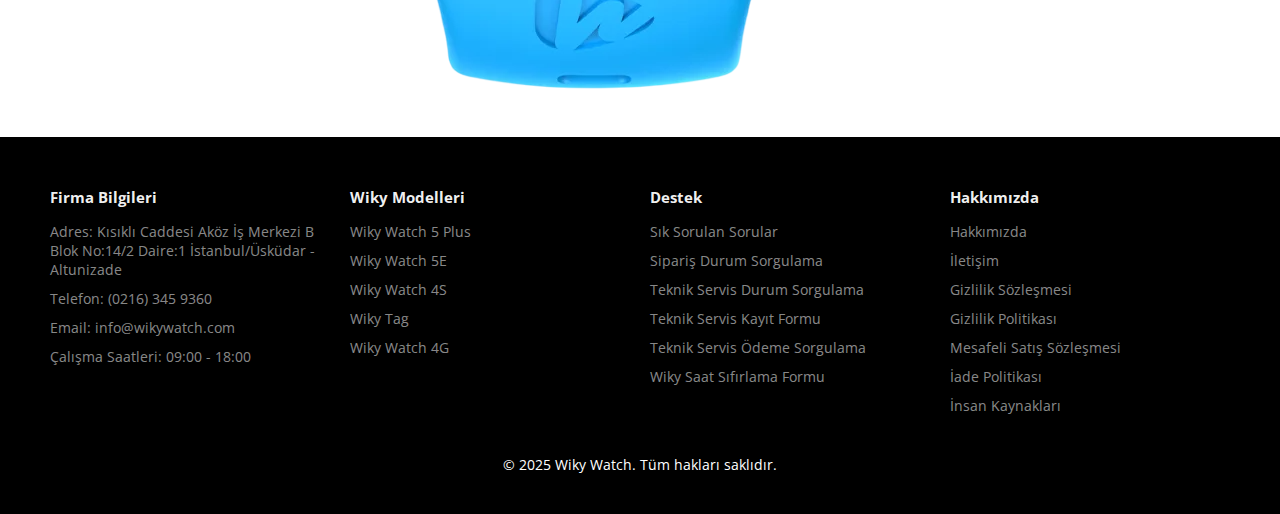
==== commit 0d97adaf: "pull commit" ====
--- a/products.html
+++ b/products.html
@@ -86,9 +86,7 @@
           <div class="header__menu__left__menu">
             <ul>
               <li><a href="">Anasayfa</a></li>
-              <li>
-                <a href="">Akılı Çocuk Saatleri</a>
-              </li>
+              <li><a href="">Akılı Çocuk Saatleri</a></li>
               <li><a href="">Aksesuar Mağazası</a></li>
             </ul>
           </div>
@@ -126,14 +124,33 @@
         ></a>
       </div>
     </header>
-
-
-
-
+  
+ <section id="product__list">
+    <div class="product__list__area">
+        <div class="product__list__title">
+            <h3>Wiky Watch 5 Plus</h3>
+        </div>
+        <div class="product__list__main">
+            <div class="product__card">
+                <img src="./assets/images/wiky-watch-5plus-mavi.png" alt="Wiky Watch 5 Plus" class="product__image">
+            </div>
+            <div class="product__card">
+                <img src="./assets/images/wiky-watch-5plus-mavi.png" alt="Wiky Watch 5 Plus" class="product__image">
+     
+            </div>
+            <div class="product__card">
+                <img src="./assets/images/wiky-watch-5plus-mavi.png" alt="Wiky Watch 5 Plus" class="product__image">
+         
+            </div>
+            <div class="product__card">
+                <img src="./assets/images/wiky-watch-5plus-mavi.png" alt="Wiky Watch 5 Plus" class="product__image">
+             
+            </div>
+        </div>
+    </div>
     
 
-    
-    
+</section>
 
     <footer>
       <div class="footer-container">
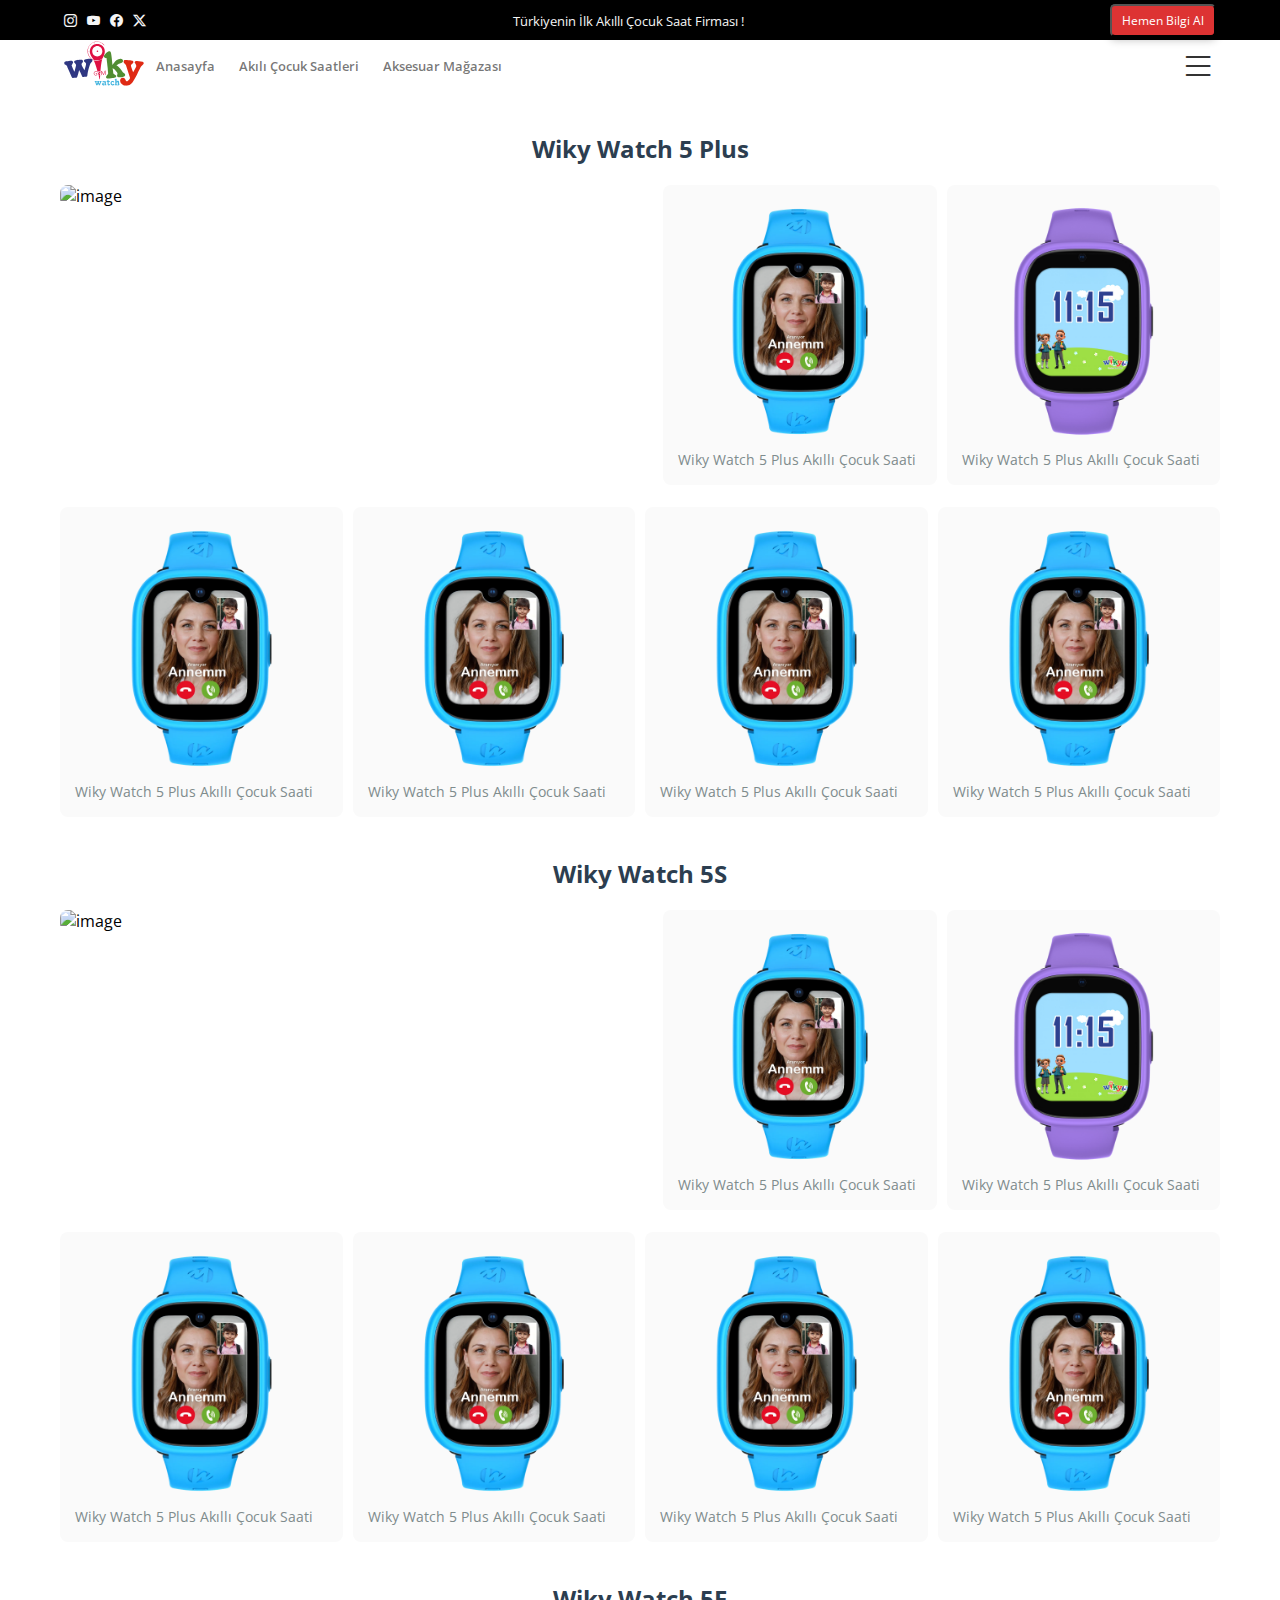
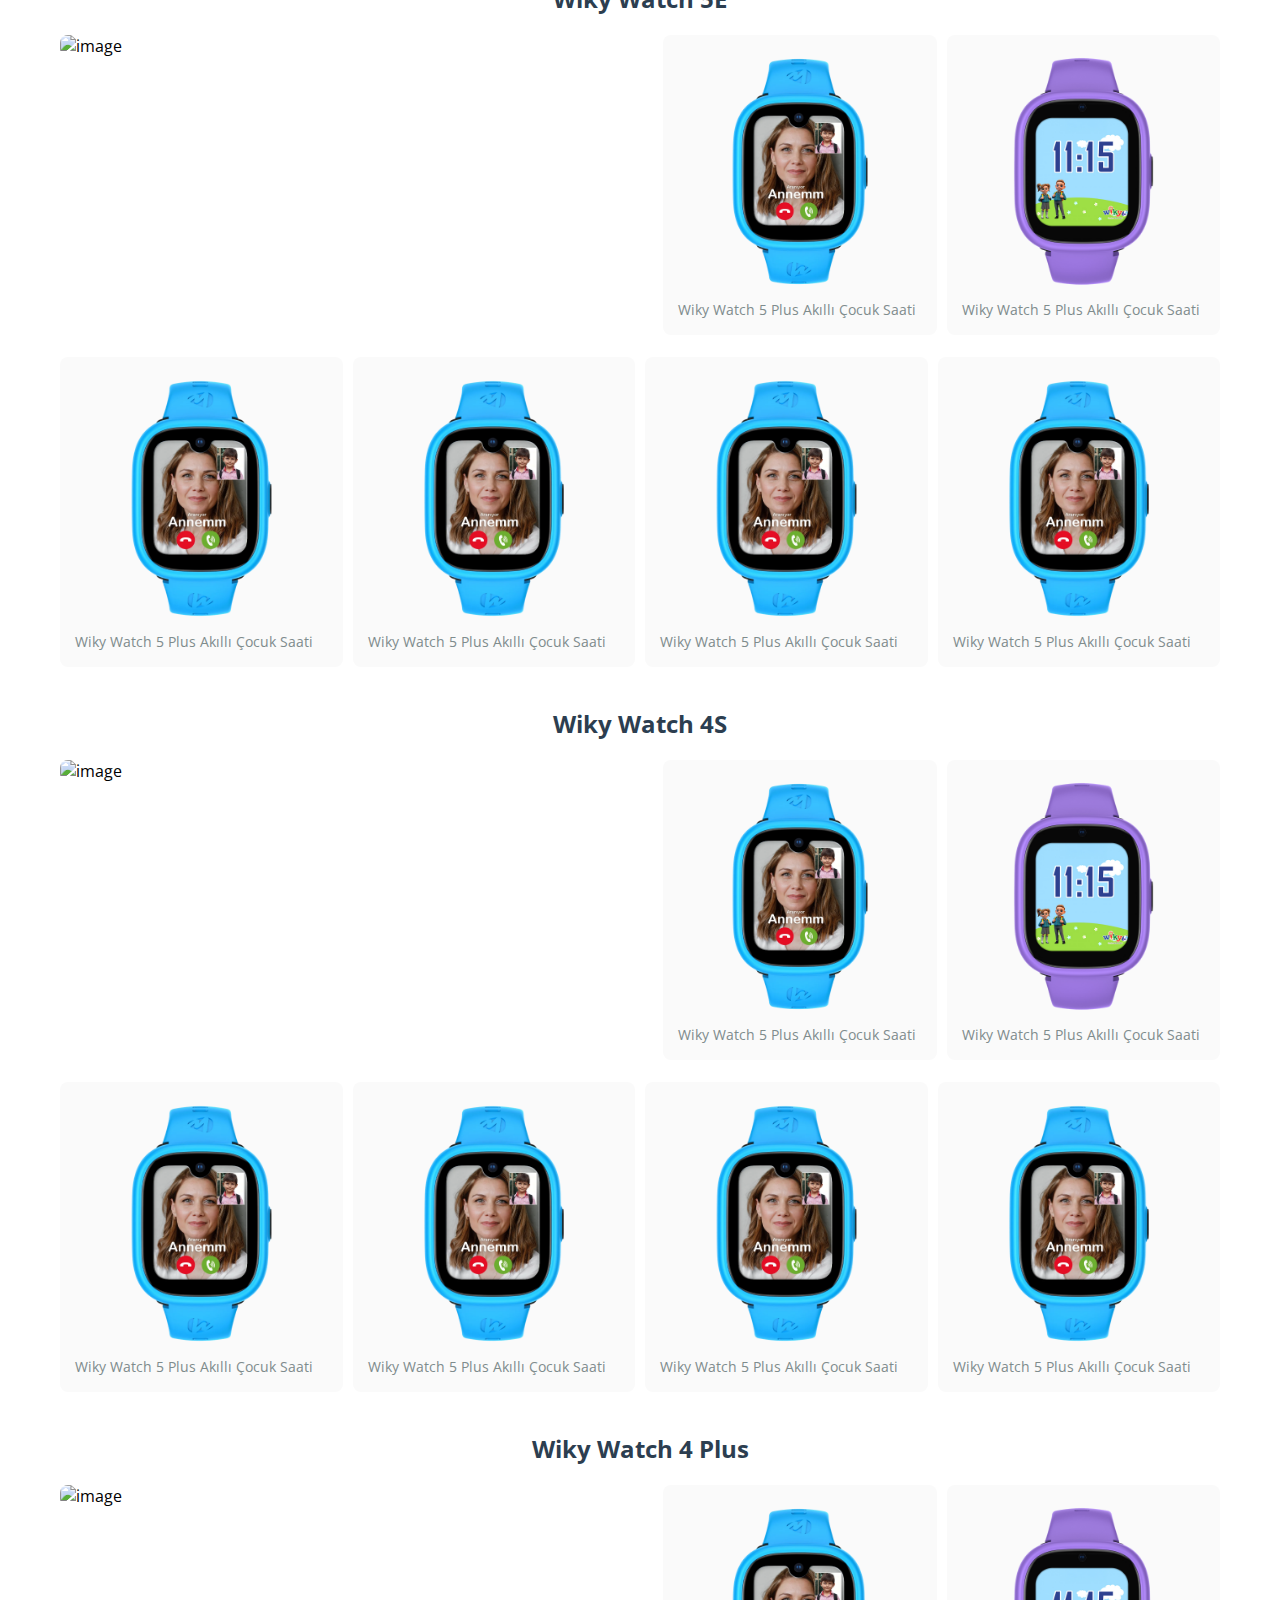
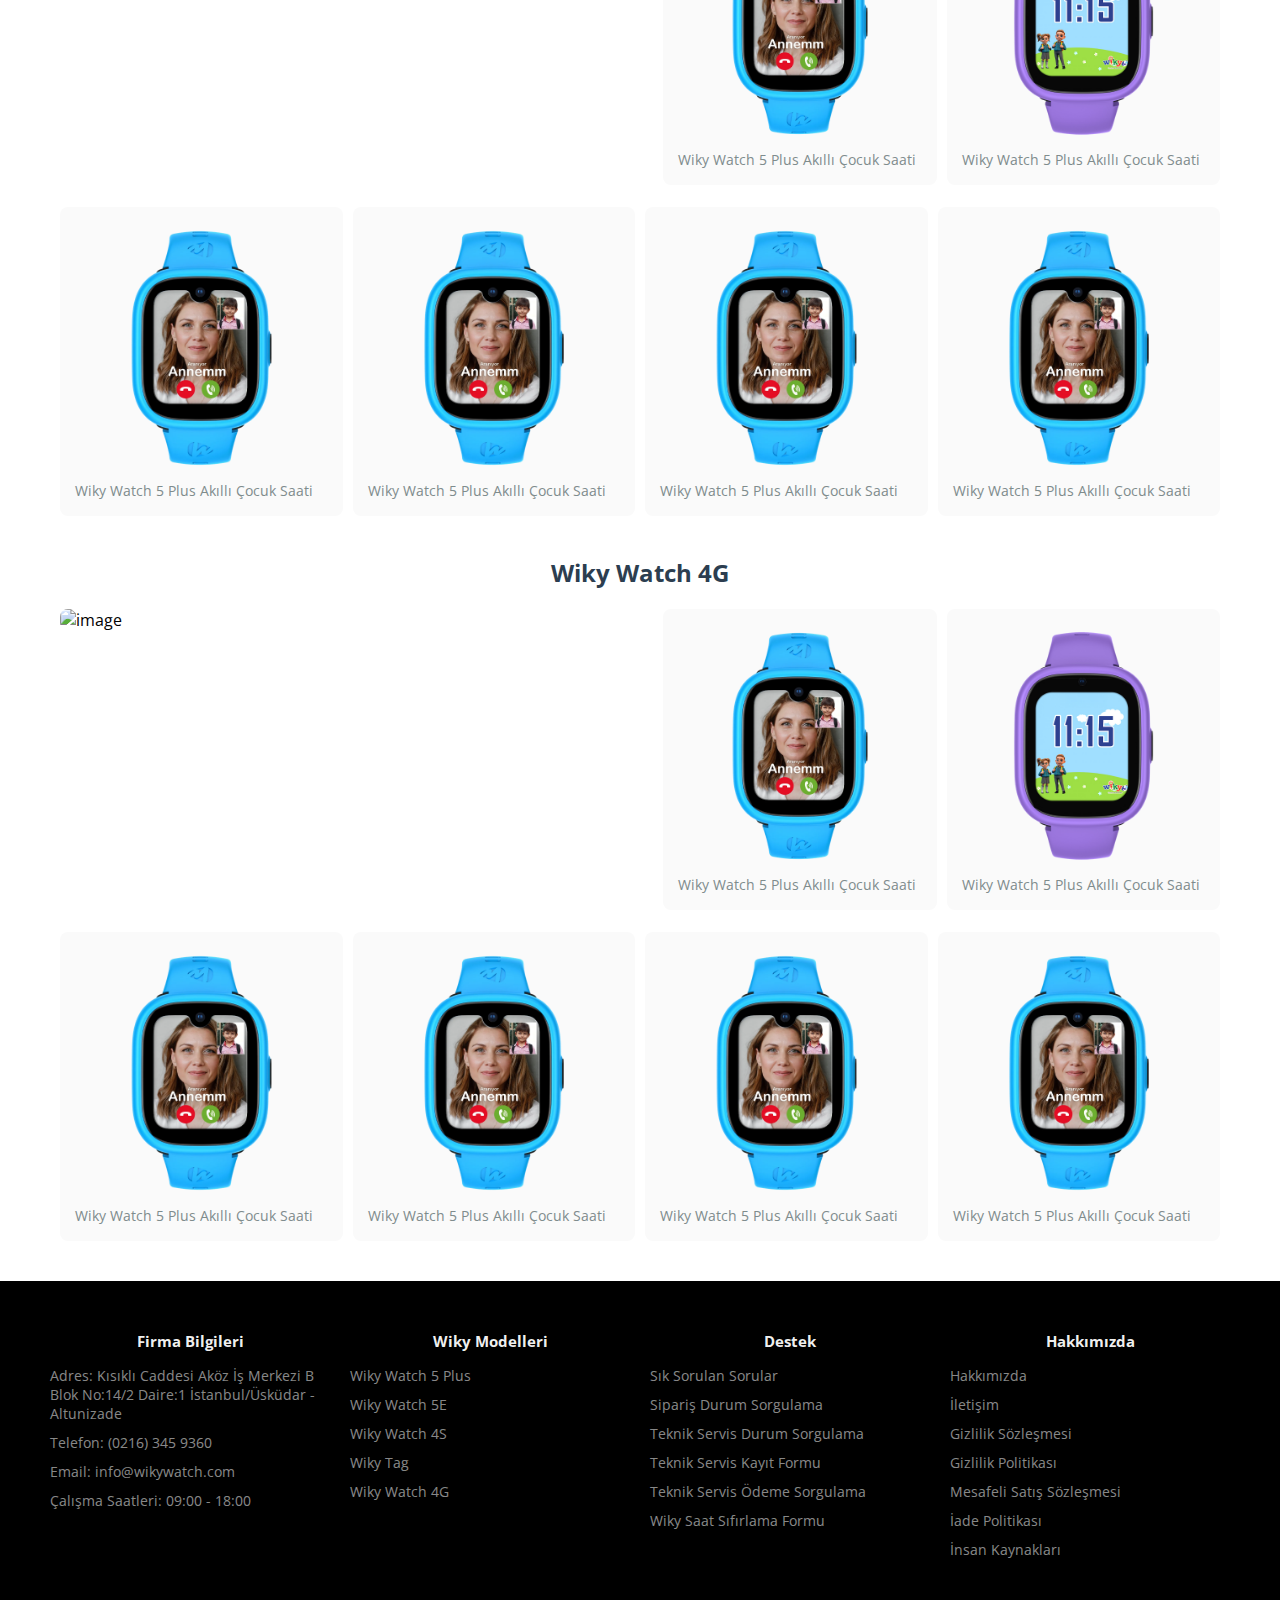
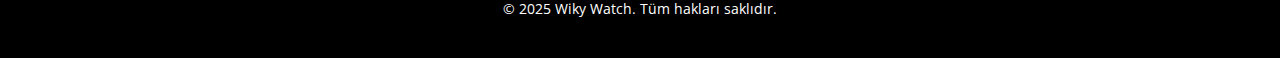
==== commit b2409d89: "products sayfasının ilk aşama tasarımı gerçekleştirildi." ====
--- a/products.html
+++ b/products.html
@@ -124,34 +124,504 @@
         ></a>
       </div>
     </header>
-  
- <section id="product__list">
-    <div class="product__list__area">
-        <div class="product__list__title">
-            <h3>Wiky Watch 5 Plus</h3>
-        </div>
-        <div class="product__list__main">
-            <div class="product__card">
-                <img src="./assets/images/wiky-watch-5plus-mavi.png" alt="Wiky Watch 5 Plus" class="product__image">
-            </div>
-            <div class="product__card">
-                <img src="./assets/images/wiky-watch-5plus-mavi.png" alt="Wiky Watch 5 Plus" class="product__image">
-     
-            </div>
-            <div class="product__card">
-                <img src="./assets/images/wiky-watch-5plus-mavi.png" alt="Wiky Watch 5 Plus" class="product__image">
-         
-            </div>
-            <div class="product__card">
-                <img src="./assets/images/wiky-watch-5plus-mavi.png" alt="Wiky Watch 5 Plus" class="product__image">
-             
-            </div>
-        </div>
-    </div>
-    
-
-</section>
-
+    <style>
+      /* Wrapper */
+      .product__list__wrapper {
+        display: flex;
+        flex-direction: column;
+        align-items: center;
+        padding: 20px;
+        width: 100%;
+      }
+      
+      .product__cards {
+        display: flex;
+        flex-direction: column;
+        width: 100%;
+        max-width: 1200px;
+        border-radius: 8px;
+        padding: 20px;
+      }
+      
+      h4 {
+        font-size: 24px;
+        font-weight: bold;
+        margin-bottom: 20px;
+        text-align: center;
+        color: #2c3e50;
+      }
+      
+      /* Üst Card Düzeni */
+      .product__top__cards {
+        display: flex;
+        justify-content: space-between;
+        gap: 20px;
+        flex-wrap: wrap; /* Mobil uyumluluk için */
+      }
+      
+      /* Sol Card */
+      .product__top_card_left,
+      .product__top_card_right {
+        display: flex;
+        flex-direction: row;
+        width: 48%;
+        gap: 10px;
+      }
+      
+      .product__top_card_left img,
+      .product__top_card_right img {
+        width: 100%; /* Resmin tamamını kapsayacak şekilde */
+        height: auto;
+        border-radius: 8px;
+      }
+      
+      /* Üst Card İçeriği */
+      .product__card__body small {
+        font-size: 14px;
+        color: #7f8c8d;
+        text-align: center;
+      }
+      
+      /* Kart Düzeni ve Hover Efekti */
+      .product__top__card__right__card,
+      .product__top__card__left__card {
+        background-color: #fafafa;
+        padding: 15px;
+        border-radius: 8px;
+        transition: transform 0.3s ease, box-shadow 0.3s ease;
+        justify-content: space-between;
+        align-items: center;
+        cursor: pointer;
+      }
+      
+      .product__top__card__right__card:hover,
+      .product__top__card__left__card:hover {
+        transform: translateY(-10px);
+        box-shadow: 0 8px 16px rgba(0, 0, 0, 0.1);
+      }
+      
+      /* Hover Efekti ile Resim Üzerinde Değişim */
+      .product__top__card__right__card img,
+      .product__top__card__left__card img {
+        transition: transform 0.3s ease;
+      }
+      
+   
+      .order__product__cards{
+        display: flex;
+        flex-direction: row;
+        gap:10px
+      }
+      .order__product__cards img{
+        width: 100%;
+      }
+      /* Ekran Boyutlarına Göre Duyarlı Tasarım */
+      @media (max-width: 768px) {
+        .product__top__cards {
+          flex-direction: column;
+        }
+      
+        .product__top_card_left,
+        .product__top_card_right {
+          width: 100%;
+        }
+      }
+      
+      </style>
+      
+      <div class="product__list__wrapper">
+        <div class="product__cards">
+          <h4>Wiky Watch 5 Plus</h4>
+          <div class="product__top__cards">
+            <!-- Sol Card -->
+            <div class="product__top_card_left">
+              <div class="product__card__header">
+                <img src="https://img.freepik.com/free-photo/active-boy-sliding-down_329181-7531.jpg?ga=GA1.1.2021141951.1743531539&semt=ais_hybrid" alt="image">
+              </div>
+            </div>
+            <!-- Sağ Card -->
+            <div class="product__top_card_right">
+              <div class="product__top__card__right__card">
+                <div class="product__card__header">
+                  <img src="./assets/images/wiky-watch-5plus-mavi.png" alt="image">
+                </div>
+                <div class="product__card__body">
+                  <small>Wiky Watch 5 Plus Akıllı Çocuk Saati</small>
+                </div>
+              </div>
+              <div class="product__top__card__left__card">
+                <div class="product__card__header">
+                  <img src="./assets/images/wiky-watch-5plus-mor-1-Photoroom.png" alt="image">
+                </div>
+                <div class="product__card__body">
+                  <small>Wiky Watch 5 Plus Akıllı Çocuk Saati</small>
+                </div>
+              </div>
+            </div>
+          </div>
+          <br>
+          <div class="order__product__cards">
+            <div class="product__top__card__right__card">
+              <div class="product__card__header">
+                <img src="./assets/images/wiky-watch-5plus-mavi.png" alt="image">
+              </div>
+              <div class="product__card__body">
+                <small>Wiky Watch 5 Plus Akıllı Çocuk Saati</small>
+              </div>
+            </div>
+            <div class="product__top__card__right__card">
+              <div class="product__card__header">
+                <img src="./assets/images/wiky-watch-5plus-mavi.png" alt="image">
+              </div>
+              <div class="product__card__body">
+                <small>Wiky Watch 5 Plus Akıllı Çocuk Saati</small>
+              </div>
+            </div>
+            <div class="product__top__card__right__card">
+              <div class="product__card__header">
+                <img src="./assets/images/wiky-watch-5plus-mavi.png" alt="image">
+              </div>
+              <div class="product__card__body">
+                <small>Wiky Watch 5 Plus Akıllı Çocuk Saati</small>
+              </div>
+            </div>
+            <div class="product__top__card__right__card">
+              <div class="product__card__header">
+                <img src="./assets/images/wiky-watch-5plus-mavi.png" alt="image">
+              </div>
+              <div class="product__card__body">
+                <small>Wiky Watch 5 Plus Akıllı Çocuk Saati</small>
+              </div>
+            </div>
+          </div>
+        </div>
+        <div class="product__cards">
+          <h4>Wiky Watch 5S</h4>
+          <div class="product__top__cards">
+            <!-- Sol Card -->
+            <div class="product__top_card_left">
+              <div class="product__card__header">
+                <img src="https://img.freepik.com/free-photo/young-kid-girl-make-video-call-her-parents-with-her-pink-smartwatch-near-school_496169-1601.jpg?ga=GA1.1.2021141951.1743531539&semt=ais_hybrid" alt="image">
+              </div>
+            </div>
+            <!-- Sağ Card -->
+            <div class="product__top_card_right">
+              <div class="product__top__card__right__card">
+                <div class="product__card__header">
+                  <img src="./assets/images/wiky-watch-5plus-mavi.png" alt="image">
+                </div>
+                <div class="product__card__body">
+                  <small>Wiky Watch 5 Plus Akıllı Çocuk Saati</small>
+                </div>
+              </div>
+              <div class="product__top__card__left__card">
+                <div class="product__card__header">
+                  <img src="./assets/images/wiky-watch-5plus-mor-1-Photoroom.png" alt="image">
+                </div>
+                <div class="product__card__body">
+                  <small>Wiky Watch 5 Plus Akıllı Çocuk Saati</small>
+                </div>
+              </div>
+            </div>
+          </div>
+          <br>
+          <div class="order__product__cards">
+            <div class="product__top__card__right__card">
+              <div class="product__card__header">
+                <img src="./assets/images/wiky-watch-5plus-mavi.png" alt="image">
+              </div>
+              <div class="product__card__body">
+                <small>Wiky Watch 5 Plus Akıllı Çocuk Saati</small>
+              </div>
+            </div>
+            <div class="product__top__card__right__card">
+              <div class="product__card__header">
+                <img src="./assets/images/wiky-watch-5plus-mavi.png" alt="image">
+              </div>
+              <div class="product__card__body">
+                <small>Wiky Watch 5 Plus Akıllı Çocuk Saati</small>
+              </div>
+            </div>
+            <div class="product__top__card__right__card">
+              <div class="product__card__header">
+                <img src="./assets/images/wiky-watch-5plus-mavi.png" alt="image">
+              </div>
+              <div class="product__card__body">
+                <small>Wiky Watch 5 Plus Akıllı Çocuk Saati</small>
+              </div>
+            </div>
+            <div class="product__top__card__right__card">
+              <div class="product__card__header">
+                <img src="./assets/images/wiky-watch-5plus-mavi.png" alt="image">
+              </div>
+              <div class="product__card__body">
+                <small>Wiky Watch 5 Plus Akıllı Çocuk Saati</small>
+              </div>
+            </div>
+          </div>
+        </div>
+        <div class="product__cards">
+          <h4>Wiky Watch 5E</h4>
+          <div class="product__top__cards">
+            <!-- Sol Card -->
+            <div class="product__top_card_left">
+              <div class="product__card__header">
+                <img src="https://img.freepik.com/free-photo/little-boy-speaking-by-blue-smartwatch-drink-tea-near-school_496169-1605.jpg?ga=GA1.1.2021141951.1743531539&semt=ais_hybrid" alt="image">
+              </div>
+            </div>
+            <!-- Sağ Card -->
+            <div class="product__top_card_right">
+              <div class="product__top__card__right__card">
+                <div class="product__card__header">
+                  <img src="./assets/images/wiky-watch-5plus-mavi.png" alt="image">
+                </div>
+                <div class="product__card__body">
+                  <small>Wiky Watch 5 Plus Akıllı Çocuk Saati</small>
+                </div>
+              </div>
+              <div class="product__top__card__left__card">
+                <div class="product__card__header">
+                  <img src="./assets/images/wiky-watch-5plus-mor-1-Photoroom.png" alt="image">
+                </div>
+                <div class="product__card__body">
+                  <small>Wiky Watch 5 Plus Akıllı Çocuk Saati</small>
+                </div>
+              </div>
+            </div>
+          </div>
+          <br>
+          <div class="order__product__cards">
+            <div class="product__top__card__right__card">
+              <div class="product__card__header">
+                <img src="./assets/images/wiky-watch-5plus-mavi.png" alt="image">
+              </div>
+              <div class="product__card__body">
+                <small>Wiky Watch 5 Plus Akıllı Çocuk Saati</small>
+              </div>
+            </div>
+            <div class="product__top__card__right__card">
+              <div class="product__card__header">
+                <img src="./assets/images/wiky-watch-5plus-mavi.png" alt="image">
+              </div>
+              <div class="product__card__body">
+                <small>Wiky Watch 5 Plus Akıllı Çocuk Saati</small>
+              </div>
+            </div>
+            <div class="product__top__card__right__card">
+              <div class="product__card__header">
+                <img src="./assets/images/wiky-watch-5plus-mavi.png" alt="image">
+              </div>
+              <div class="product__card__body">
+                <small>Wiky Watch 5 Plus Akıllı Çocuk Saati</small>
+              </div>
+            </div>
+            <div class="product__top__card__right__card">
+              <div class="product__card__header">
+                <img src="./assets/images/wiky-watch-5plus-mavi.png" alt="image">
+              </div>
+              <div class="product__card__body">
+                <small>Wiky Watch 5 Plus Akıllı Çocuk Saati</small>
+              </div>
+            </div>
+          </div>
+        </div>
+        <div class="product__cards">
+          <h4>Wiky Watch 4S</h4>
+          <div class="product__top__cards">
+            <!-- Sol Card -->
+            <div class="product__top_card_left">
+              <div class="product__card__header">
+                <img src="https://img.freepik.com/free-photo/cute-stylish-girl-with-modern-smart-watch-walking-after-school-near-city_496169-908.jpg?ga=GA1.1.2021141951.1743531539&semt=ais_hybrid" alt="image">
+              </div>
+            </div>
+            <!-- Sağ Card -->
+            <div class="product__top_card_right">
+              <div class="product__top__card__right__card">
+                <div class="product__card__header">
+                  <img src="./assets/images/wiky-watch-5plus-mavi.png" alt="image">
+                </div>
+                <div class="product__card__body">
+                  <small>Wiky Watch 5 Plus Akıllı Çocuk Saati</small>
+                </div>
+              </div>
+              <div class="product__top__card__left__card">
+                <div class="product__card__header">
+                  <img src="./assets/images/wiky-watch-5plus-mor-1-Photoroom.png" alt="image">
+                </div>
+                <div class="product__card__body">
+                  <small>Wiky Watch 5 Plus Akıllı Çocuk Saati</small>
+                </div>
+              </div>
+            </div>
+          </div>
+          <br>
+          <div class="order__product__cards">
+            <div class="product__top__card__right__card">
+              <div class="product__card__header">
+                <img src="./assets/images/wiky-watch-5plus-mavi.png" alt="image">
+              </div>
+              <div class="product__card__body">
+                <small>Wiky Watch 5 Plus Akıllı Çocuk Saati</small>
+              </div>
+            </div>
+            <div class="product__top__card__right__card">
+              <div class="product__card__header">
+                <img src="./assets/images/wiky-watch-5plus-mavi.png" alt="image">
+              </div>
+              <div class="product__card__body">
+                <small>Wiky Watch 5 Plus Akıllı Çocuk Saati</small>
+              </div>
+            </div>
+            <div class="product__top__card__right__card">
+              <div class="product__card__header">
+                <img src="./assets/images/wiky-watch-5plus-mavi.png" alt="image">
+              </div>
+              <div class="product__card__body">
+                <small>Wiky Watch 5 Plus Akıllı Çocuk Saati</small>
+              </div>
+            </div>
+            <div class="product__top__card__right__card">
+              <div class="product__card__header">
+                <img src="./assets/images/wiky-watch-5plus-mavi.png" alt="image">
+              </div>
+              <div class="product__card__body">
+                <small>Wiky Watch 5 Plus Akıllı Çocuk Saati</small>
+              </div>
+            </div>
+          </div>
+        </div>
+        <div class="product__cards">
+          <h4>Wiky Watch 4 Plus</h4>
+          <div class="product__top__cards">
+            <!-- Sol Card -->
+            <div class="product__top_card_left">
+              <div class="product__card__header">
+                <img src="https://img.freepik.com/free-photo/little-boy-with-blonde-hair-blue-eyes-wearing-red-t-shirt-showing-blue-alarm-clock-while-looking-yellow-wall_141793-31268.jpg?ga=GA1.1.2021141951.1743531539&semt=ais_hybrid" alt="image">
+              </div>
+            </div>
+            <!-- Sağ Card -->
+            <div class="product__top_card_right">
+              <div class="product__top__card__right__card">
+                <div class="product__card__header">
+                  <img src="./assets/images/wiky-watch-5plus-mavi.png" alt="image">
+                </div>
+                <div class="product__card__body">
+                  <small>Wiky Watch 5 Plus Akıllı Çocuk Saati</small>
+                </div>
+              </div>
+              <div class="product__top__card__left__card">
+                <div class="product__card__header">
+                  <img src="./assets/images/wiky-watch-5plus-mor-1-Photoroom.png" alt="image">
+                </div>
+                <div class="product__card__body">
+                  <small>Wiky Watch 5 Plus Akıllı Çocuk Saati</small>
+                </div>
+              </div>
+            </div>
+          </div>
+          <br>
+          <div class="order__product__cards">
+            <div class="product__top__card__right__card">
+              <div class="product__card__header">
+                <img src="./assets/images/wiky-watch-5plus-mavi.png" alt="image">
+              </div>
+              <div class="product__card__body">
+                <small>Wiky Watch 5 Plus Akıllı Çocuk Saati</small>
+              </div>
+            </div>
+            <div class="product__top__card__right__card">
+              <div class="product__card__header">
+                <img src="./assets/images/wiky-watch-5plus-mavi.png" alt="image">
+              </div>
+              <div class="product__card__body">
+                <small>Wiky Watch 5 Plus Akıllı Çocuk Saati</small>
+              </div>
+            </div>
+            <div class="product__top__card__right__card">
+              <div class="product__card__header">
+                <img src="./assets/images/wiky-watch-5plus-mavi.png" alt="image">
+              </div>
+              <div class="product__card__body">
+                <small>Wiky Watch 5 Plus Akıllı Çocuk Saati</small>
+              </div>
+            </div>
+            <div class="product__top__card__right__card">
+              <div class="product__card__header">
+                <img src="./assets/images/wiky-watch-5plus-mavi.png" alt="image">
+              </div>
+              <div class="product__card__body">
+                <small>Wiky Watch 5 Plus Akıllı Çocuk Saati</small>
+              </div>
+            </div>
+          </div>
+        </div>
+        <div class="product__cards">
+          <h4>Wiky Watch 4G</h4>
+          <div class="product__top__cards">
+            <!-- Sol Card -->
+            <div class="product__top_card_left">
+              <div class="product__card__header">
+                <img src="https://img.freepik.com/free-photo/french-kid-stylish-beret-caucasian-child-posing-yellow-wall-with-clock_197531-14416.jpg?ga=GA1.1.2021141951.1743531539&semt=ais_hybrid" alt="image">
+              </div>
+            </div>
+            <!-- Sağ Card -->
+            <div class="product__top_card_right">
+              <div class="product__top__card__right__card">
+                <div class="product__card__header">
+                  <img src="./assets/images/wiky-watch-5plus-mavi.png" alt="image">
+                </div>
+                <div class="product__card__body">
+                  <small>Wiky Watch 5 Plus Akıllı Çocuk Saati</small>
+                </div>
+              </div>
+              <div class="product__top__card__left__card">
+                <div class="product__card__header">
+                  <img src="./assets/images/wiky-watch-5plus-mor-1-Photoroom.png" alt="image">
+                </div>
+                <div class="product__card__body">
+                  <small>Wiky Watch 5 Plus Akıllı Çocuk Saati</small>
+                </div>
+              </div>
+            </div>
+          </div>
+          <br>
+          <div class="order__product__cards">
+            <div class="product__top__card__right__card">
+              <div class="product__card__header">
+                <img src="./assets/images/wiky-watch-5plus-mavi.png" alt="image">
+              </div>
+              <div class="product__card__body">
+                <small>Wiky Watch 5 Plus Akıllı Çocuk Saati</small>
+              </div>
+            </div>
+            <div class="product__top__card__right__card">
+              <div class="product__card__header">
+                <img src="./assets/images/wiky-watch-5plus-mavi.png" alt="image">
+              </div>
+              <div class="product__card__body">
+                <small>Wiky Watch 5 Plus Akıllı Çocuk Saati</small>
+              </div>
+            </div>
+            <div class="product__top__card__right__card">
+              <div class="product__card__header">
+                <img src="./assets/images/wiky-watch-5plus-mavi.png" alt="image">
+              </div>
+              <div class="product__card__body">
+                <small>Wiky Watch 5 Plus Akıllı Çocuk Saati</small>
+              </div>
+            </div>
+            <div class="product__top__card__right__card">
+              <div class="product__card__header">
+                <img src="./assets/images/wiky-watch-5plus-mavi.png" alt="image">
+              </div>
+              <div class="product__card__body">
+                <small>Wiky Watch 5 Plus Akıllı Çocuk Saati</small>
+              </div>
+            </div>
+          </div>
+        </div>
+      </div>
+      
     <footer>
       <div class="footer-container">
         <div class="footer-section">
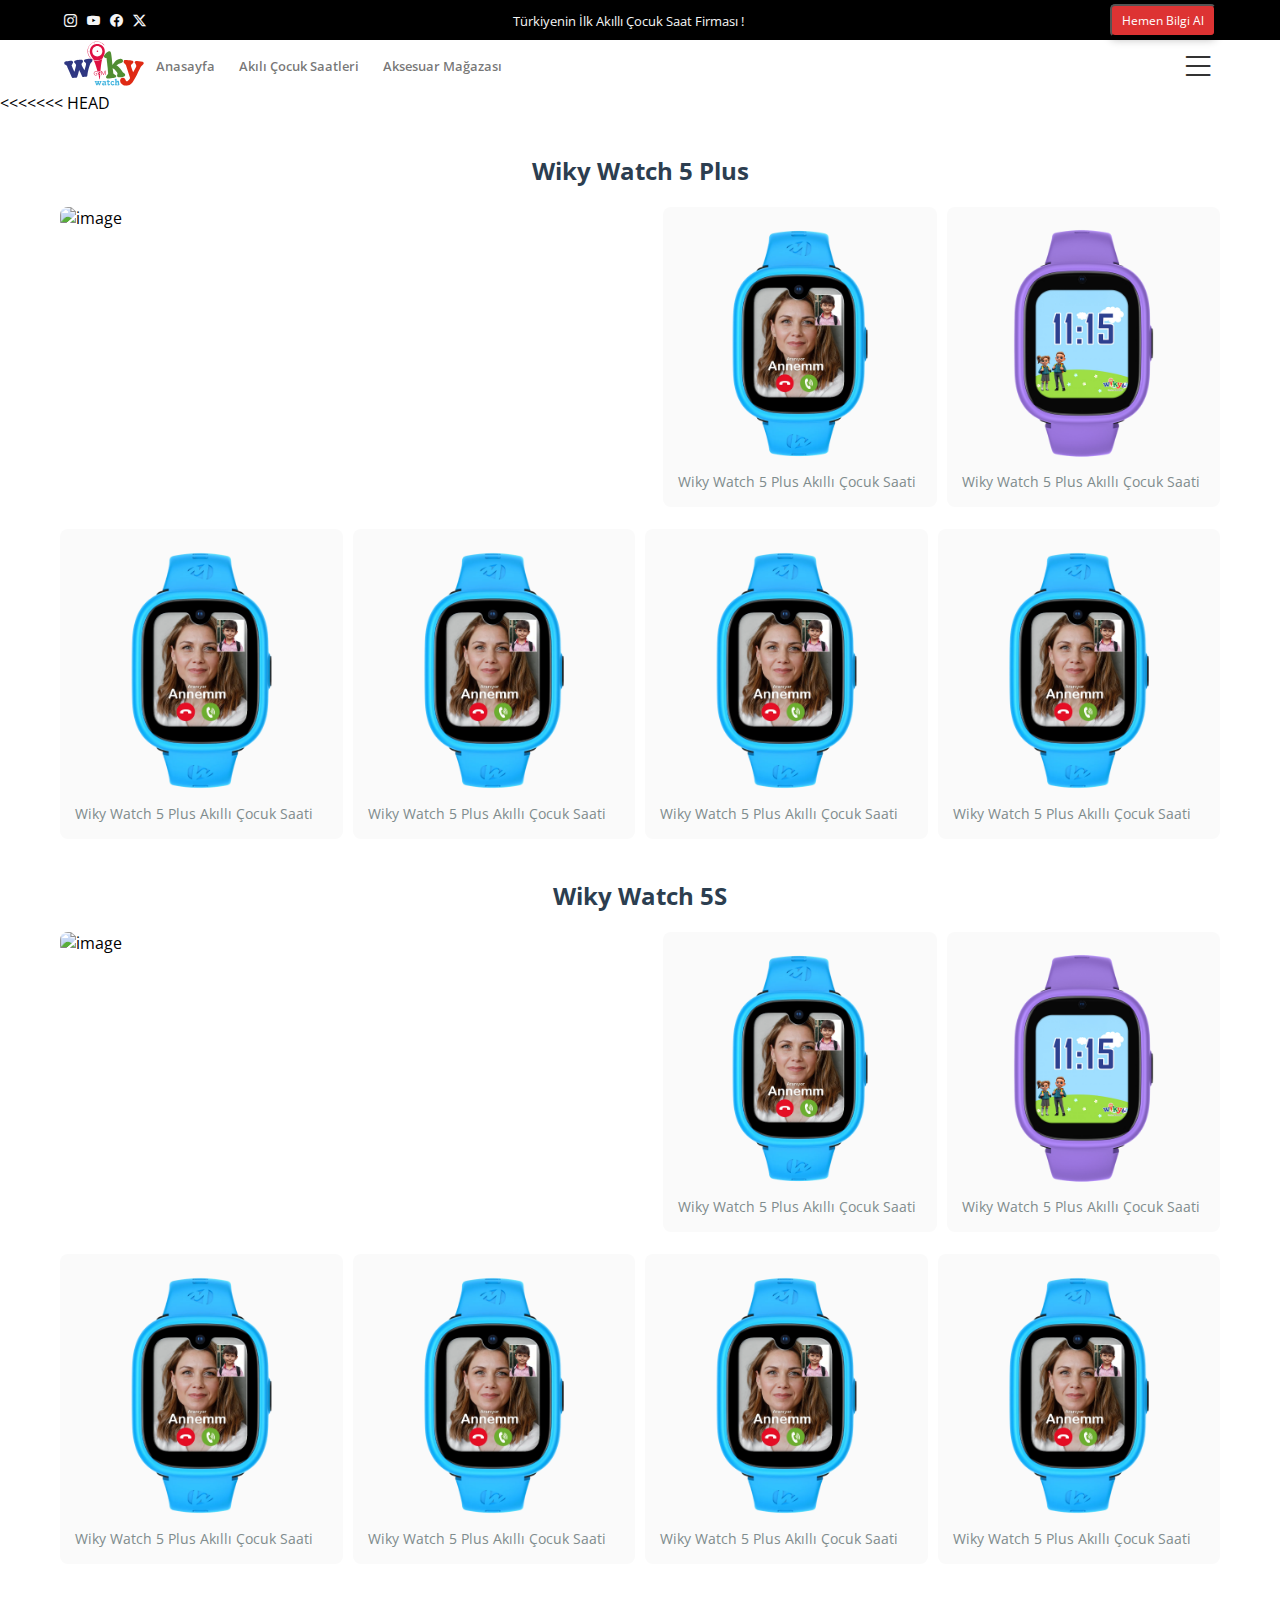
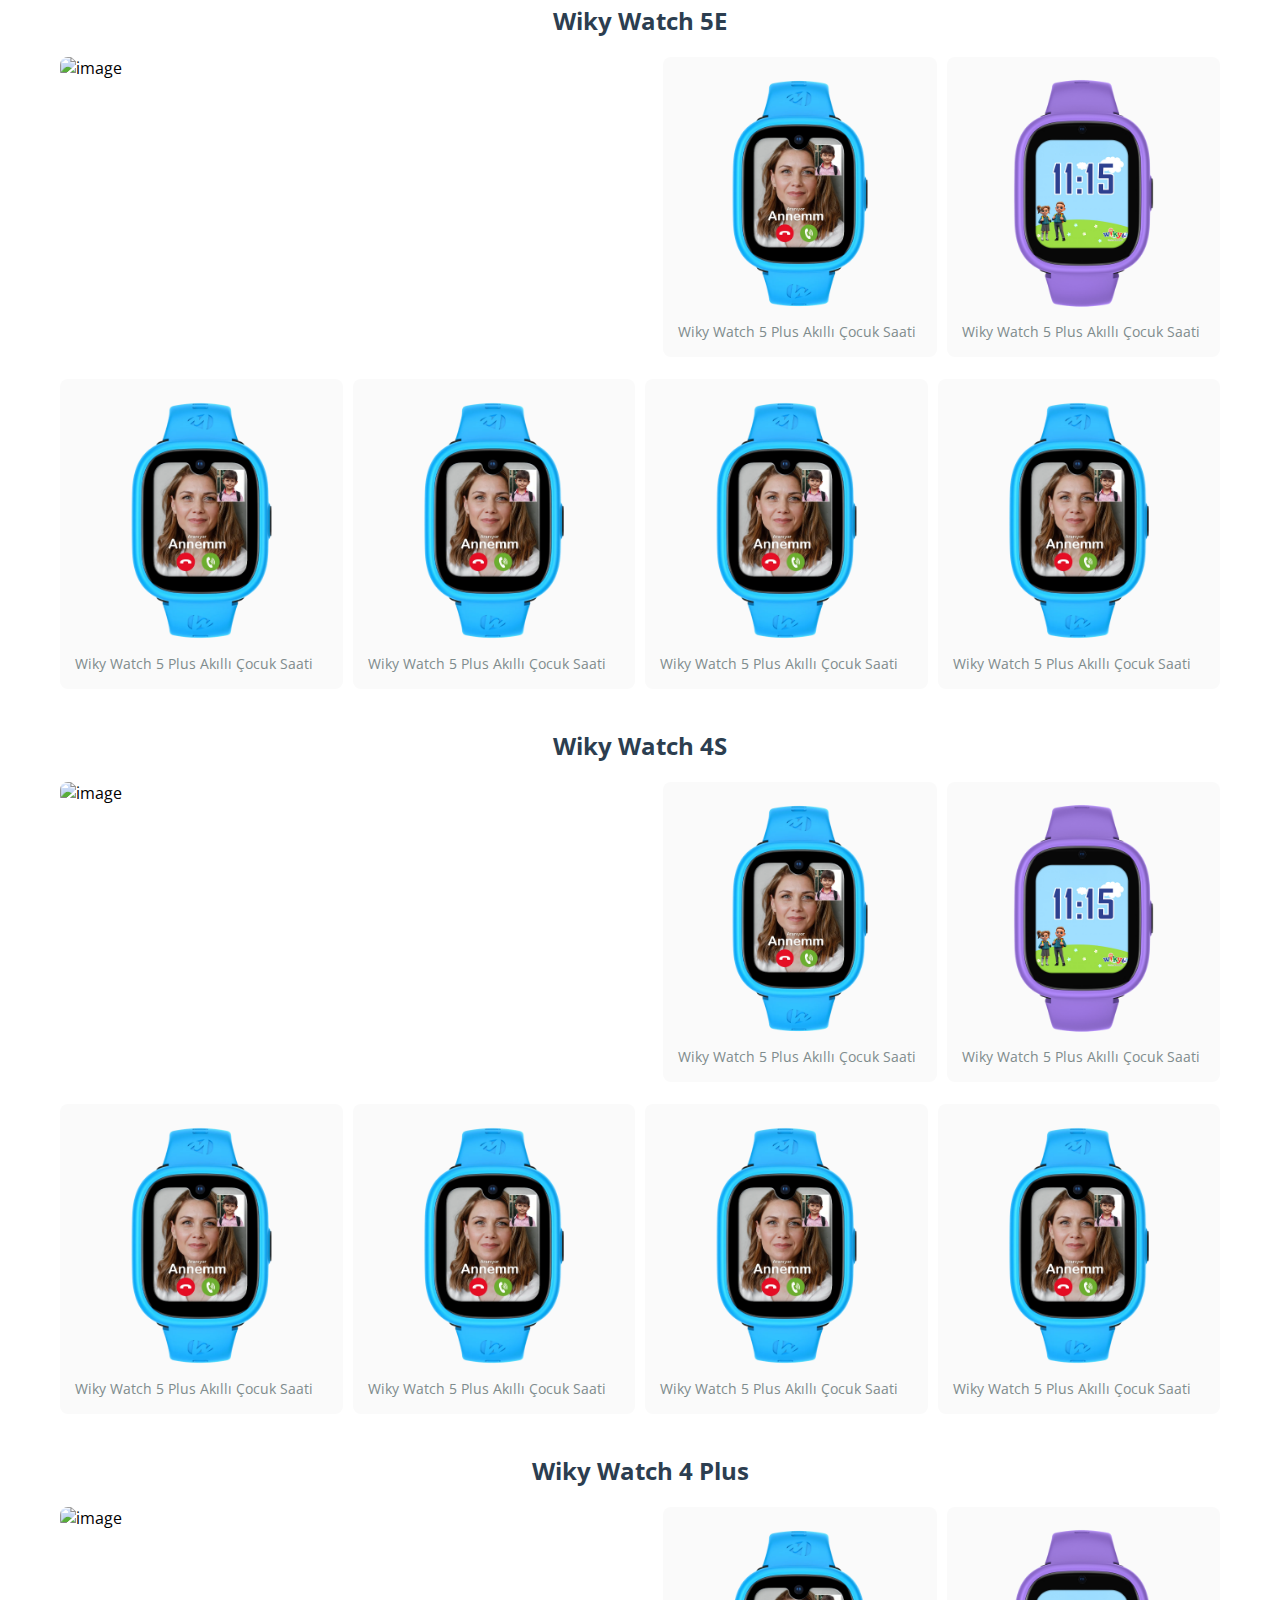
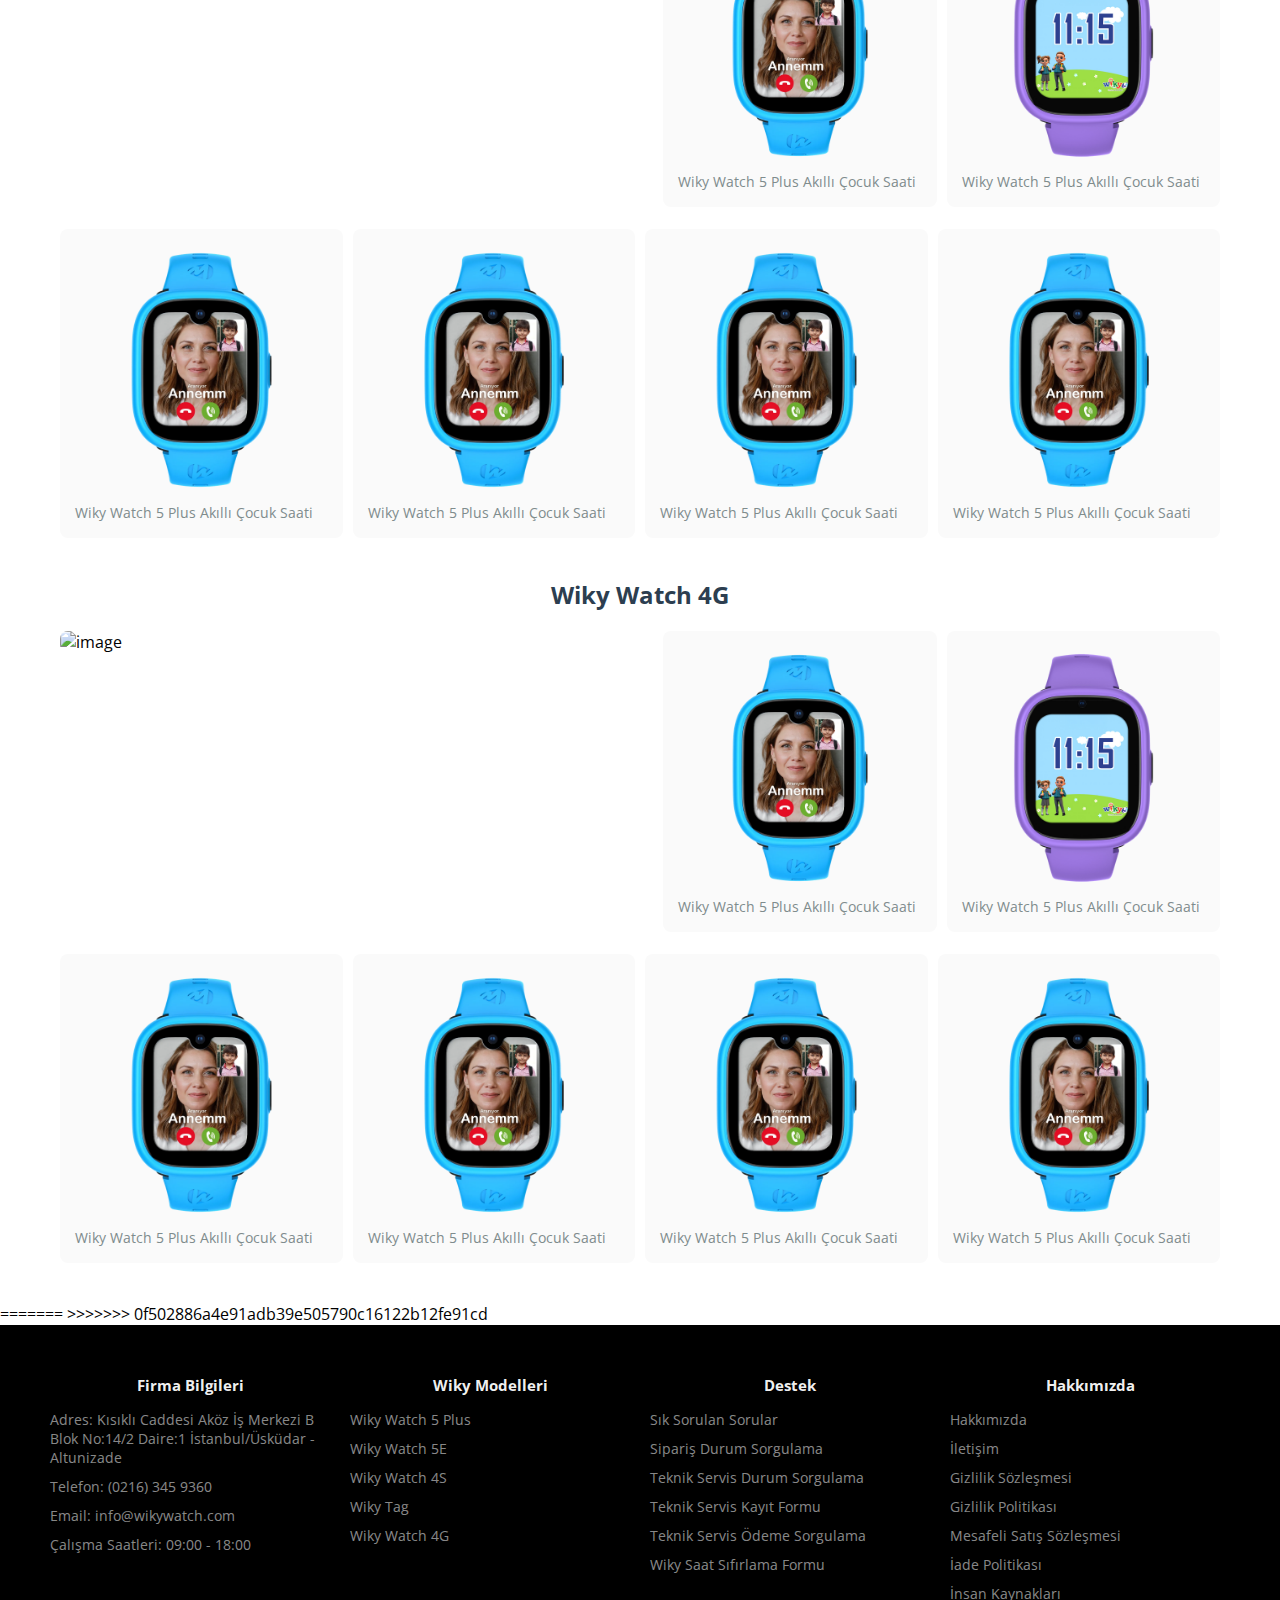
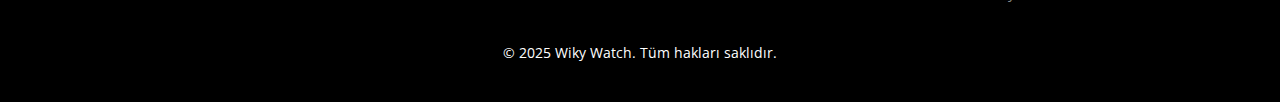
==== commit 4cb0424f: "Çakışmalar çözüldü" ====
--- a/products.html
+++ b/products.html
@@ -86,7 +86,9 @@
           <div class="header__menu__left__menu">
             <ul>
               <li><a href="">Anasayfa</a></li>
-              <li><a href="">Akılı Çocuk Saatleri</a></li>
+              <li>
+                <a href="">Akılı Çocuk Saatleri</a>
+              </li>
               <li><a href="">Aksesuar Mağazası</a></li>
             </ul>
           </div>
@@ -124,6 +126,7 @@
         ></a>
       </div>
     </header>
+<<<<<<< HEAD
     <style>
       /* Wrapper */
       .product__list__wrapper {
@@ -622,6 +625,17 @@
         </div>
       </div>
       
+=======
+
+
+
+
+    
+
+    
+    
+
+>>>>>>> 0f502886a4e91adb39e505790c16122b12fe91cd
     <footer>
       <div class="footer-container">
         <div class="footer-section">
